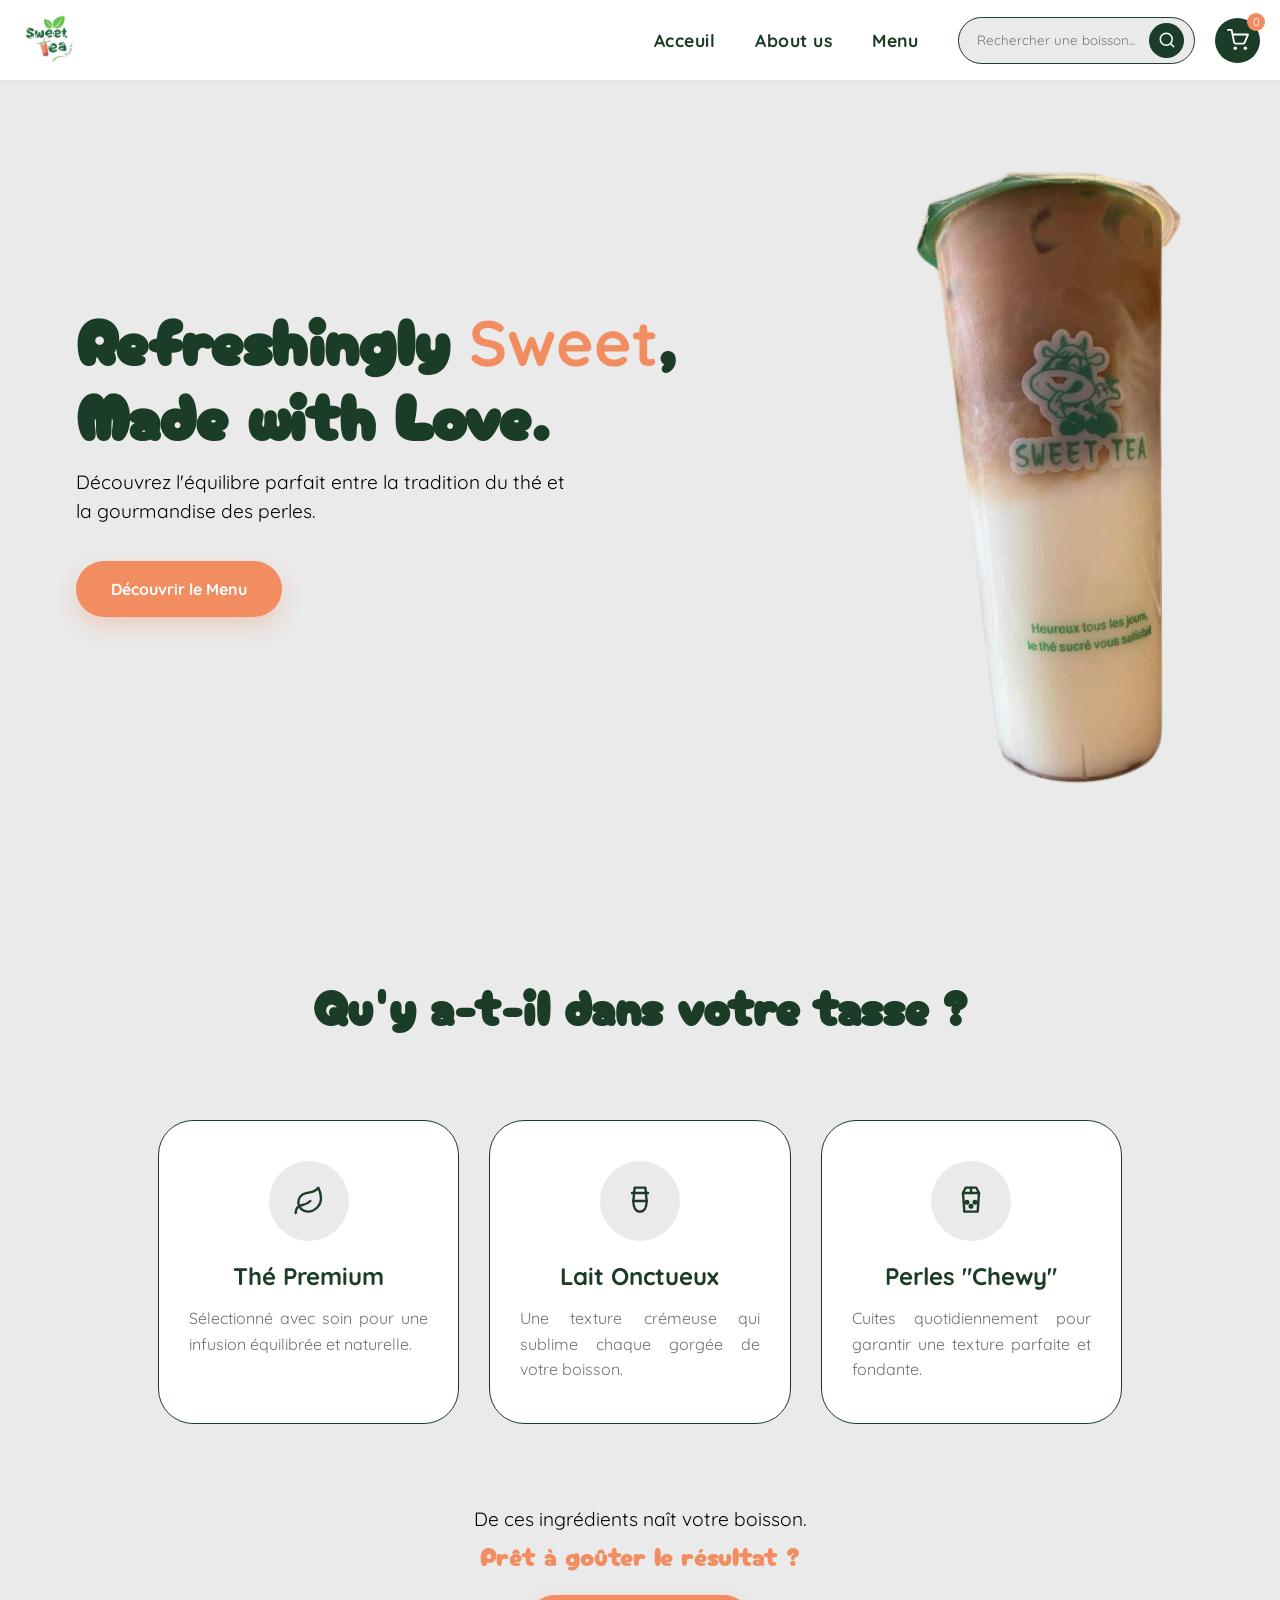
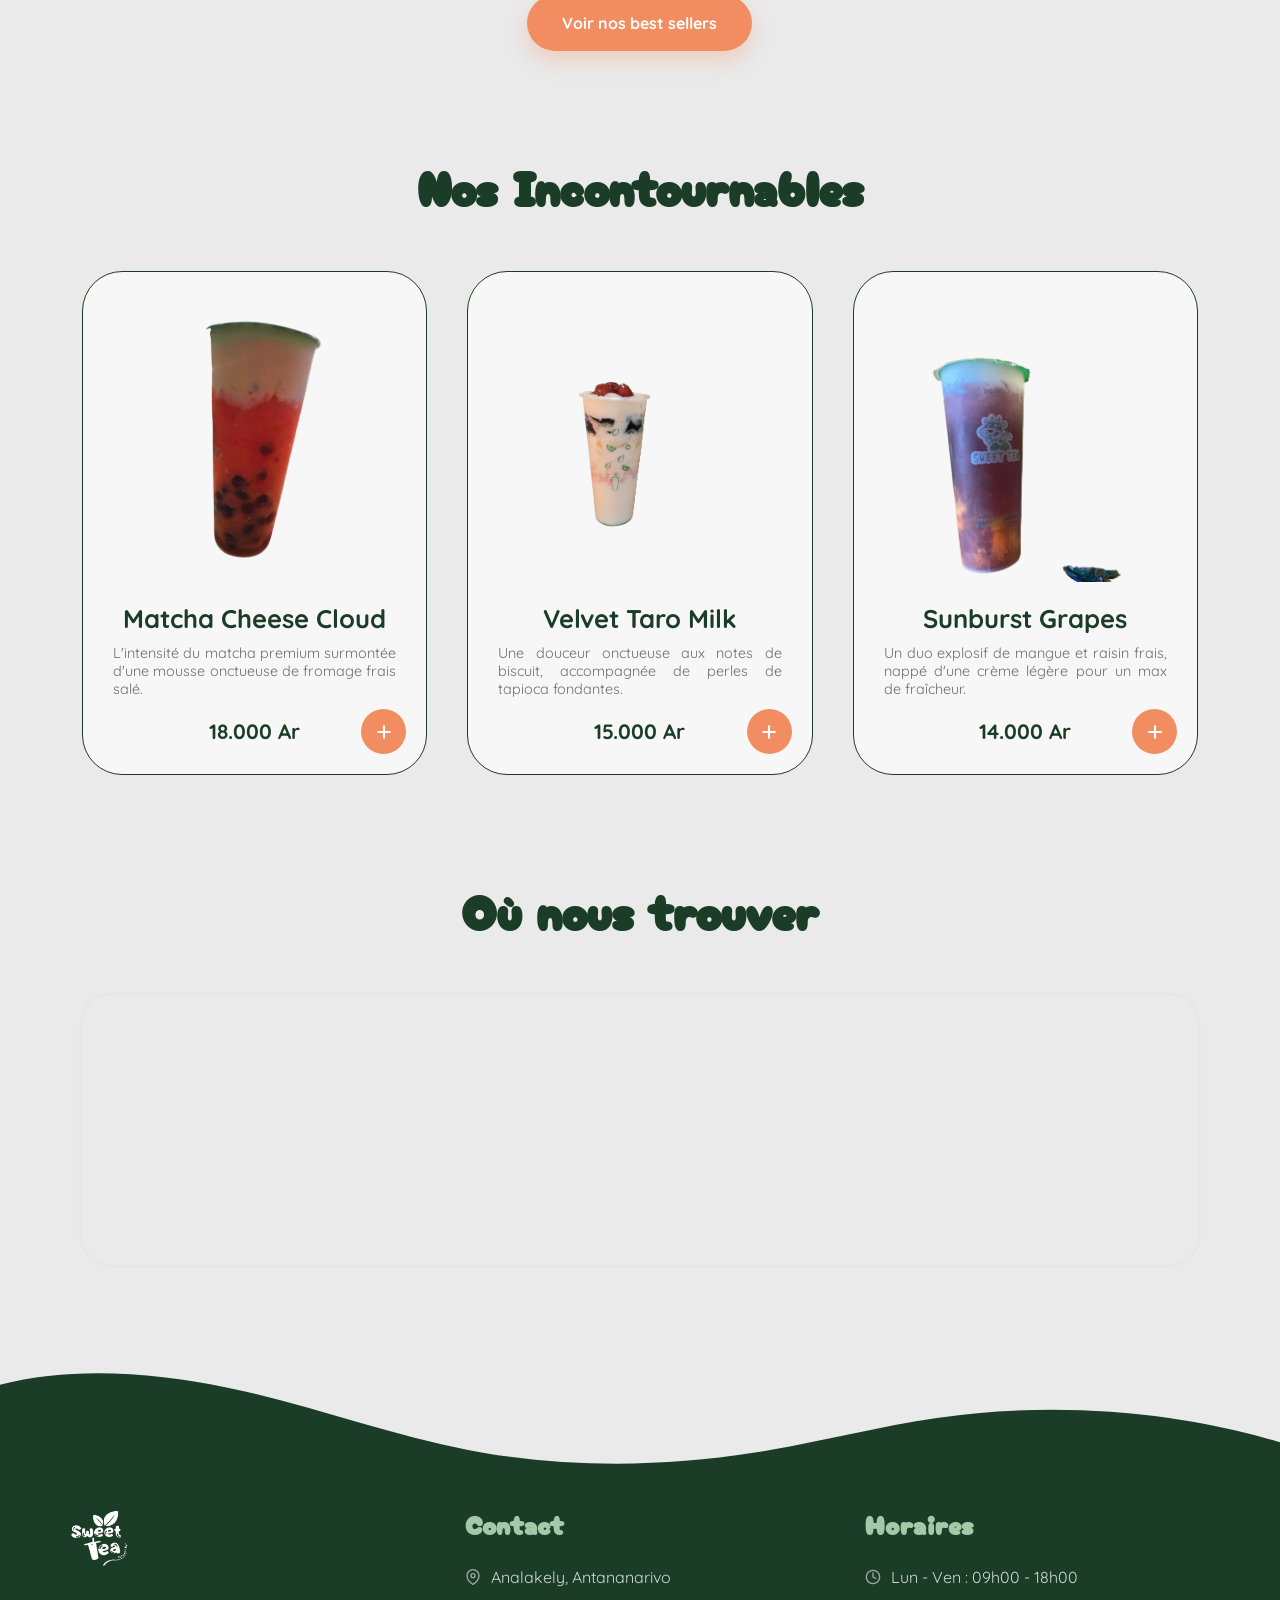
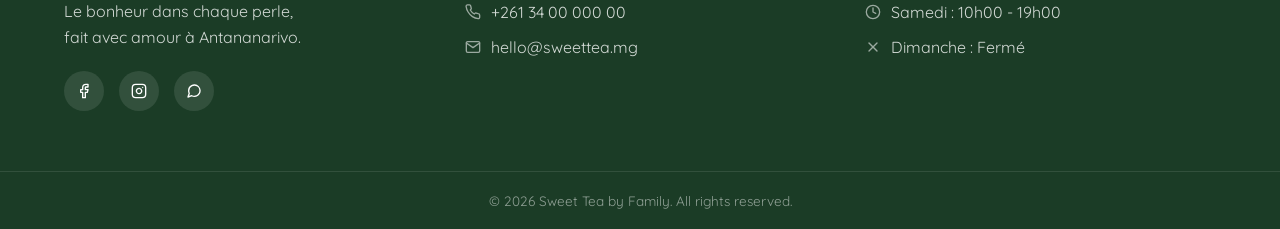
==== index.html @ da45d157 "ajout aboutUs" ====
<!doctype html>
<html lang="en">
  <head>
    <meta charset="UTF-8" />
    <meta name="viewport" content="width=device-width, initial-scale=1.0" />
    <link
      rel="shortcut icon"
      href="assets/img/logo-sans-fond.png"
      type="image/x-icon"
    />
    <link rel="stylesheet" href="assets/css/index.css" />
    <link rel="stylesheet" href="assets/css/colors.css" />
    <link rel="stylesheet" href="assets/css/navbar.css">
    <link rel="stylesheet" href="assets/css/footer.css">
    <title>Sweet tea by family</title>
  </head>
  <body>
    <header>
      <a href="index.html">
        <img src="assets/img/logo-sans-fond.png" alt="logo de sweet tea" />
      </a>
     <nav class="header-nav">

  <ul class="header-links">
    <li class="header-list-links"><a href="#">Acceuil</a></li>
    <li class="header-list-links"><a href="aboutUs.html">About us</a></li>
    <li class="header-list-links"><a href="menu.html">Menu</a></li>
  </ul>

  <div class="header-actions">

    <!-- Barre de recherche -->
    <div class="search-bar">
      <input type="text" placeholder="Rechercher une boisson..." />
      <button aria-label="Search">
        <svg xmlns="http://www.w3.org/2000/svg" width="18" height="18"
          viewBox="0 0 24 24" fill="none" stroke="currentColor"
          stroke-width="2" stroke-linecap="round" stroke-linejoin="round">
          <circle cx="11" cy="11" r="8"/>
          <line x1="21" y1="21" x2="16.65" y2="16.65"/>
        </svg>
      </button>
    </div>

    <!-- Panier -->
    <div class="cart">
      <button class="cart-btn" aria-label="Panier">
        <svg xmlns="http://www.w3.org/2000/svg" width="22" height="22"
          viewBox="0 0 24 24" fill="none" stroke="currentColor"
          stroke-width="2" stroke-linecap="round" stroke-linejoin="round">
          <circle cx="9" cy="21" r="1"/>
          <circle cx="20" cy="21" r="1"/>
          <path d="M1 1h4l2.68 13.39a2 2 0 0 0 2 1.61h7.72a2 2 0 0 0 2-1.61L23 6H6"/>
        </svg>

        <span class="cart-count">0</span>
      </button>
    </div>

  </div>

</nav>
      </nav>
    </header>

    <main>
      <section class="hero">
        <div class="hero-content">
          <h1>
            Refreshingly <span class="text-accent">Sweet</span>, <br />
            Made with Love.
          </h1>
          <p>
            Découvrez l'équilibre parfait entre la tradition du thé et la
            gourmandise des perles.
          </p>
          <a href="menu.html" class="btn-primary">Découvrir le Menu</a>
        </div>
        <div class="hero-image">
          <img
            src="assets/img/products/latteCoco-removebg-preview.png"
            alt="Bubble Tea Signature"
          />
        </div>
      </section>

      <section class="ingredients cards-container">
        <h2 class="section-title">Qu'y a-t-il dans votre tasse ?</h2>
        <section class="features">
          <div class="cards">
            <div class="feature-card">
            <div class="icon-wrapper">
              <!-- Leaf icon -->
              <svg
                xmlns="http://www.w3.org/2000/svg"
                width="32"
                height="32"
                viewBox="0 0 24 24"
                fill="none"
                stroke="currentColor"
                stroke-width="1.8"
                stroke-linecap="round"
                stroke-linejoin="round"
              >
                <path
                  d="M11 20A7 7 0 0 1 9.8 6.1C15.5 5 17 4.48 19 2c1 2 2 4.18 2 8 0 5.5-4.78 10-10 10z"
                />
                <path d="M2 21c0-3 1.85-5.36 5.08-6C9.5 14.52 12 13 13 12" />
              </svg>
            </div>
            <h3>Thé Premium</h3>
            <p>
              Sélectionné avec soin pour une infusion équilibrée et naturelle.
            </p>
          </div>

          <div class="feature-card">
            <div class="icon-wrapper">
              <!-- Milk / cup icon -->
              <svg
                xmlns="http://www.w3.org/2000/svg"
                width="32"
                height="32"
                viewBox="0 0 24 24"
                fill="none"
                stroke="currentColor"
                stroke-width="1.8"
                stroke-linecap="round"
                stroke-linejoin="round"
              >
                <path d="M8 2h8l1 10H7L8 2z" />
                <path d="M7 12c0 5 2 8 5 8s5-3 5-8" />
                <path d="M6 6h12" />
              </svg>
            </div>
            <h3>Lait Onctueux</h3>
            <p>
              Une texture crémeuse qui sublime chaque gorgée de votre boisson.
            </p>
          </div>

          <div class="feature-card">
            <div class="icon-wrapper">
              <!-- Bubble tea / cup with straw icon -->
              <svg
                xmlns="http://www.w3.org/2000/svg"
                width="32"
                height="32"
                viewBox="0 0 24 24"
                fill="none"
                stroke="currentColor"
                stroke-width="1.8"
                stroke-linecap="round"
                stroke-linejoin="round"
              >
                <path d="M8 2h8l2 4H6L8 2z" />
                <path d="M6 6l1 14h10l1-14" />
                <line x1="12" y1="2" x2="12" y2="6" />
                <circle cx="9" cy="13" r="1" fill="currentColor" />
                <circle cx="12" cy="16" r="1" fill="currentColor" />
                <circle cx="15" cy="13" r="1" fill="currentColor" />
              </svg>
            </div>
            <h3>Perles "Chewy"</h3>
            <p>
              Cuites quotidiennement pour garantir une texture parfaite et
              fondante.
            </p>
          </div>
          </div>
          
          <div class="ingredients-cta">
            <p class="cta-text">
              De ces ingrédients naît votre boisson. <br />
              <span>Prêt à goûter le résultat ?</span>
            </p>

            <a href="#" class="btn-primary">Voir nos best sellers</a>
          </div>
        </section>
      </section>

      <section class="best-sellers cards-container">
        <h2 class="section-title">Nos Incontournables</h2>

        <div class="products-grid">
          <div class="product-card">
            <div class="product-image">
              <img
                src="assets/img/products/chesseTea-removebg-preview.png"
                alt="Cheese tea"
              />
            </div>
            <div class="product-info">
              <h3>Matcha Cheese Cloud</h3>
              <p>
                L'intensité du matcha premium surmontée d'une mousse onctueuse
                de fromage frais salé.
              </p>
              <span class="price">18.000 Ar</span>
              <button class="btn-add" aria-label="Ajouter au panier">
                <svg
                  xmlns="http://www.w3.org/2000/svg"
                  width="20"
                  height="20"
                  viewBox="0 0 24 24"
                  fill="none"
                  stroke="currentColor"
                  stroke-width="2.5"
                  stroke-linecap="round"
                  stroke-linejoin="round"
                >
                  <line x1="12" y1="5" x2="12" y2="19" />
                  <line x1="5" y1="12" x2="19" y2="12" />
                </svg>
              </button>
            </div>
          </div>

          <div class="product-card">
            <div class="product-image">
              <img
                src="assets/img/products/ice-removebg-preview.png"
                alt="Milkshake"
              />
            </div>
            <div class="product-info">
              <h3>Velvet Taro Milk</h3>
              <p>
                Une douceur onctueuse aux notes de biscuit, accompagnée de
                perles de tapioca fondantes.
              </p>
              <span class="price">15.000 Ar</span>
              <button class="btn-add" aria-label="Ajouter au panier">
                <svg
                  xmlns="http://www.w3.org/2000/svg"
                  width="20"
                  height="20"
                  viewBox="0 0 24 24"
                  fill="none"
                  stroke="currentColor"
                  stroke-width="2.5"
                  stroke-linecap="round"
                  stroke-linejoin="round"
                >
                  <line x1="12" y1="5" x2="12" y2="19" />
                  <line x1="5" y1="12" x2="19" y2="12" />
                </svg>
              </button>
            </div>
          </div>

          <div class="product-card">
            <div class="product-image">
              <img
                src="assets/img/products/mangueRaisinCream-removebg-preview.png"
                alt="Fruit Tea"
              />
            </div>
            <div class="product-info">
              <h3>Sunburst Grapes</h3>
              <p>
                Un duo explosif de mangue et raisin frais, nappé d'une crème
                légère pour un max de fraîcheur.
              </p>
              <span class="price">14.000 Ar</span>
              <button class="btn-add" aria-label="Ajouter au panier">
                <svg
                  xmlns="http://www.w3.org/2000/svg"
                  width="20"
                  height="20"
                  viewBox="0 0 24 24"
                  fill="none"
                  stroke="currentColor"
                  stroke-width="2.5"
                  stroke-linecap="round"
                  stroke-linejoin="round"
                >
                  <line x1="12" y1="5" x2="12" y2="19" />
                  <line x1="5" y1="12" x2="19" y2="12" />
                </svg>
              </button>
            </div>
          </div>
        </div>
      </section>
      <section class="map-section cards-container">
         <h2 class="section-title">Où nous trouver</h2>
         <div class="map-container">
          <iframe src="https://www.google.com/maps/embed?pb=!1m18!1m12!1m3!1d3774.4984081291077!2d47.534314676154736!3d-18.909320707340314!2m3!1f0!2f0!3f0!3m2!1i1024!2i768!4f13.1!3m3!1m2!1s0x21f0877eabf6167d%3A0x74d85b3c40453656!2zU3dlZXQgVGVhIOWltuiMtuW6lw!5e0!3m2!1sfr!2smg!4v1774285376240!5m2!1sfr!2smg" width="600" height="450" style="border:0;" allowfullscreen="" loading="lazy" referrerpolicy="no-referrer-when-downgrade"></iframe>
         </div>
      </section>
    </main>

    <div class="footer-wave">
      <svg
        data-name="Layer 1"
        xmlns="http://www.w3.org/2000/svg"
        viewBox="0 0 1200 120"
        preserveAspectRatio="none"
      >
        <path
          d="M321.39,56.44c58-10.79,114.16-30.13,172-41.86,82.39-16.72,168.19-17.73,250.45-.39C823.78,31,906.67,72,985.66,92.83c70.05,18.48,146.53,26.09,214.34,3V0H0V27.35A600.21,600.21,0,0,0,321.39,56.44Z"
          class="shape-fill"
        ></path>
      </svg>
    </div>

    <footer>
      <div class="footer-container">
        <div class="footer-column footer-brand">
          <img
            src="assets/img/logo-sans-fond.png"
            alt="Logo Sweet Tea"
            class="footer-logo"
          />
          <p>
            Le bonheur dans chaque perle, <br />
            fait avec amour à Antananarivo.
          </p>
          <div class="social-links">
            <a href="#" class="social-icon" aria-label="Facebook">
              <!-- Facebook icon -->
              <svg
                xmlns="http://www.w3.org/2000/svg"
                width="16"
                height="16"
                viewBox="0 0 24 24"
                fill="none"
                stroke="currentColor"
                stroke-width="2"
                stroke-linecap="round"
                stroke-linejoin="round"
              >
                <path
                  d="M18 2h-3a5 5 0 0 0-5 5v3H7v4h3v8h4v-8h3l1-4h-4V7a1 1 0 0 1 1-1h3z"
                />
              </svg>
            </a>
            <a href="#" class="social-icon" aria-label="Instagram">
              <!-- Instagram icon -->
              <svg
                xmlns="http://www.w3.org/2000/svg"
                width="16"
                height="16"
                viewBox="0 0 24 24"
                fill="none"
                stroke="currentColor"
                stroke-width="2"
                stroke-linecap="round"
                stroke-linejoin="round"
              >
                <rect x="2" y="2" width="20" height="20" rx="5" ry="5" />
                <path d="M16 11.37A4 4 0 1 1 12.63 8 4 4 0 0 1 16 11.37z" />
                <line x1="17.5" y1="6.5" x2="17.51" y2="6.5" />
              </svg>
            </a>
            <a href="#" class="social-icon" aria-label="WhatsApp">
              <!-- WhatsApp / message icon -->
              <svg
                xmlns="http://www.w3.org/2000/svg"
                width="16"
                height="16"
                viewBox="0 0 24 24"
                fill="none"
                stroke="currentColor"
                stroke-width="2"
                stroke-linecap="round"
                stroke-linejoin="round"
              >
                <path
                  d="M21 11.5a8.38 8.38 0 0 1-.9 3.8 8.5 8.5 0 0 1-7.6 4.7 8.38 8.38 0 0 1-3.8-.9L3 21l1.9-5.7a8.38 8.38 0 0 1-.9-3.8 8.5 8.5 0 0 1 4.7-7.6 8.38 8.38 0 0 1 3.8-.9h.5a8.48 8.48 0 0 1 8 8v.5z"
                />
              </svg>
            </a>
          </div>
        </div>

        <div class="footer-column">
          <h4>Contact</h4>
          <ul class="footer-list">
            <li>
              <svg
                class="footer-icon"
                xmlns="http://www.w3.org/2000/svg"
                width="16"
                height="16"
                viewBox="0 0 24 24"
                fill="none"
                stroke="currentColor"
                stroke-width="2"
                stroke-linecap="round"
                stroke-linejoin="round"
              >
                <path d="M21 10c0 7-9 13-9 13s-9-6-9-13a9 9 0 0 1 18 0z" />
                <circle cx="12" cy="10" r="3" />
              </svg>
              Analakely, Antananarivo
            </li>
            <li>
              <svg
                class="footer-icon"
                xmlns="http://www.w3.org/2000/svg"
                width="16"
                height="16"
                viewBox="0 0 24 24"
                fill="none"
                stroke="currentColor"
                stroke-width="2"
                stroke-linecap="round"
                stroke-linejoin="round"
              >
                <path
                  d="M22 16.92v3a2 2 0 0 1-2.18 2 19.79 19.79 0 0 1-8.63-3.07A19.5 19.5 0 0 1 4.69 12 19.79 19.79 0 0 1 1.65 3.55 2 2 0 0 1 3.64 1.36h3a2 2 0 0 1 2 1.72c.127.96.361 1.903.7 2.81a2 2 0 0 1-.45 2.11L7.91 9a16 16 0 0 0 6 6l.91-.91a2 2 0 0 1 2.11-.45c.907.339 1.85.573 2.81.7A2 2 0 0 1 21.73 16.92z"
                />
              </svg>
              +261 34 00 000 00
            </li>
            <li>
              <svg
                class="footer-icon"
                xmlns="http://www.w3.org/2000/svg"
                width="16"
                height="16"
                viewBox="0 0 24 24"
                fill="none"
                stroke="currentColor"
                stroke-width="2"
                stroke-linecap="round"
                stroke-linejoin="round"
              >
                <path
                  d="M4 4h16c1.1 0 2 .9 2 2v12c0 1.1-.9 2-2 2H4c-1.1 0-2-.9-2-2V6c0-1.1.9-2 2-2z"
                />
                <polyline points="22,6 12,13 2,6" />
              </svg>
              hello@sweettea.mg
            </li>
          </ul>
        </div>

        <div class="footer-column">
          <h4>Horaires</h4>
          <ul class="footer-list">
            <li>
              <svg
                class="footer-icon"
                xmlns="http://www.w3.org/2000/svg"
                width="16"
                height="16"
                viewBox="0 0 24 24"
                fill="none"
                stroke="currentColor"
                stroke-width="2"
                stroke-linecap="round"
                stroke-linejoin="round"
              >
                <circle cx="12" cy="12" r="10" />
                <polyline points="12 6 12 12 16 14" />
              </svg>
              Lun - Ven : 09h00 - 18h00
            </li>
            <li>
              <svg
                class="footer-icon"
                xmlns="http://www.w3.org/2000/svg"
                width="16"
                height="16"
                viewBox="0 0 24 24"
                fill="none"
                stroke="currentColor"
                stroke-width="2"
                stroke-linecap="round"
                stroke-linejoin="round"
              >
                <circle cx="12" cy="12" r="10" />
                <polyline points="12 6 12 12 16 14" />
              </svg>
              Samedi : 10h00 - 19h00
            </li>
            <li>
              <svg
                class="footer-icon"
                xmlns="http://www.w3.org/2000/svg"
                width="16"
                height="16"
                viewBox="0 0 24 24"
                fill="none"
                stroke="currentColor"
                stroke-width="2"
                stroke-linecap="round"
                stroke-linejoin="round"
              >
                <line x1="18" y1="6" x2="6" y2="18" />
                <line x1="6" y1="6" x2="18" y2="18" />
              </svg>
              Dimanche : Fermé
            </li>
          </ul>
        </div>
      </div>

      <div class="footer-bottom">
        <p>&copy; 2026 Sweet Tea by Family. All rights reserved.</p>
      </div>
    </footer>
  </body>
</html>
---- assets/css/index.css ----
/* ─────────────────────────────────────────
   RESET & BASE
───────────────────────────────────────── */
* {
  padding: 0;
  margin: 0;
  box-sizing: border-box;
  font-family: 'Quicksand', sans-serif;
}

h1 {
  font-family: 'Cherry Bomb One', cursive;
}

body {
  background-color: var(--color-bg-main);
  min-height: 100vh;
}

/* ─────────────────────────────────────────
   MAIN
───────────────────────────────────────── */
main {
  width: 100%;
  padding: 5ch 2ch 0 2ch;
}

/* ─────────────────────────────────────────
   HERO
───────────────────────────────────────── */
.hero {
  display: flex;
  align-items: center;
  justify-content: space-around;
  height: calc(100dvh  - 5rem);
  gap: 40px;
}

.hero-content h1 {
  font-size: 4rem;
  color: var(--color-primary);
  line-height: 1.1;
  margin-bottom: 20px;
}

.hero-content > p {
  line-height: 1.5;
}

.text-accent {
  color: var(--color-accent);
}

.hero-content p {
  font-size: 1.2rem;
  color: var(--color-text-main);
  margin-bottom: 35px;
  max-width: 500px;
}

.btn-primary {
  display: inline-block;
  background-color: var(--color-accent);
  color: var(--color-white);
  padding: 18px 35px;
  border-radius: 50px;
  text-decoration: none;
  font-weight: 700;
  box-shadow: var(--shadow-btn);
  transition: transform 0.3s ease, background-color 0.3s;
}

.btn-primary:hover {
  transform: translateY(-3px);
  background-color: var(--color-accent-hover);
}

.hero-image {
  overflow: hidden;
}

.hero-image img {
  width: 110%;
  animation: floating 3s ease-in-out infinite;
}

@keyframes floating {
  0%, 100% { transform: translateY(0); }
  50%       { transform: translateY(-20px); }
}

/* ─────────────────────────────────────────
   FEATURES
───────────────────────────────────────── */
.cards {
  display: grid;
  grid-template-columns: repeat(auto-fit, minmax(280px, 1fr));
  gap: 30px;
  width: 90%;
  max-width: 1200px;
  margin: 80px auto;
  padding: 0 20px;
}

.feature-card {
  background-color: var(--color-bg-card);
  padding: 40px 30px;
  border-radius: 35px;
  text-align: center;
  transition: all 0.4s cubic-bezier(0.175, 0.885, 0.32, 1.275);
  border: 1px solid var(--color-primary);
}

.feature-card:hover {
  transform: translateY(-15px);
  box-shadow: var(--shadow-feature-hover);
  border-color: var(--color-secondary);
}

.icon-wrapper {
  color: var(--color-primary);
  background-color: var(--color-bg-main);
  width: 80px;
  height: 80px;
  margin: 0 auto 20px;
  display: flex;
  align-items: center;
  justify-content: center;
  border-radius: 50%;
  transition: background-color 0.3s, color 0.3s;
}

.feature-card:hover .icon-wrapper {
  background-color: var(--color-secondary);
}

.feature-card h3 {
  color: var(--color-primary);
  margin-bottom: 15px;
  font-size: 1.5rem;
}

.feature-card p {
  color: var(--color-text-muted);
  font-size: 1rem;
  line-height: 1.6;
  text-align: justify;
}

/* ─────────────────────────────────────────
   INGREDIENTS CTA
───────────────────────────────────────── */
.ingredients-cta {
  width: 90%;
  max-width: 1200px;
  margin: 0 auto;
  text-align: center;
}

.cta-text {
  font-size: 1.2rem;
  color: var(--color-text-main);
  margin-bottom: 20px;
  line-height: 1.6;
}

.cta-text span {
  font-family: 'Cherry Bomb One', cursive;
  color: var(--color-accent);
  font-size: 1.6rem;
}

/* ─────────────────────────────────────────
   BEST SELLERS
───────────────────────────────────────── */
.cards-container {
  width: 90%;
  max-width: 1200px;
  margin: 100px auto;
  text-align: center;
}

.section-title {
  font-family: 'Cherry Bomb One', cursive;
  font-size: 3rem;
  color: var(--color-primary);
  margin-bottom: 50px;
}

.products-grid {
  display: grid;
  grid-template-columns: repeat(auto-fit, minmax(300px, 1fr));
  gap: 40px;
}

.product-card {
  background: var(--color-bg-card-glass);
  backdrop-filter: blur(10px);
  -webkit-backdrop-filter: blur(10px);
  border: 1px solid rgba(255, 255, 255, 0.3);
  border-radius: 40px;
  padding: 30px;
  position: relative;
  transition: transform 0.3s ease;
  border: 1px solid var(--color-primary);
}

.product-card:hover {
  transform: scale(1.02);
}

.product-image {
  width: 100%;
  height: 280px;
  display: flex;
  align-items: center;
  justify-content: center;
  margin-bottom: 20px;
  overflow: hidden;
}

.product-image img {
  width: 100%;
  height: 100%;
  object-fit: contain;
  animation: floating 4s ease-in-out infinite;
}

.product-info h3 {
  color: var(--color-primary);
  font-size: 1.6rem;
  margin-bottom: 10px;
}

.product-info p {
  color: var(--color-text-muted);
  font-size: 0.9rem;
  margin-bottom: 20px;
  text-align: justify;
}

.price {
  font-weight: 800;
  color: var(--color-primary);
  font-size: 1.3rem;
}

.btn-add {
  position: absolute;
  bottom: 20px;
  right: 20px;
  background-color: var(--color-accent);
  color: var(--color-white);
  border: none;
  width: 45px;
  height: 45px;
  border-radius: 50%;
  display: flex;
  align-items: center;
  justify-content: center;
  cursor: pointer;
  transition: background-color 0.3s, transform 0.2s;
}

.btn-add:hover {
  background-color: var(--color-accent-hover);
  transform: rotate(90deg);
}

/* ─────────────────────────────────────────
MAP SECTION
───────────────────────────────────────── */
.map-section {
  width: 90%;
  text-align: center;
}

.map-section .map-container {
  width: 100%;
  height: 30vh;
  border-radius: 30px;
  overflow: hidden;
  box-shadow: var(--shadow-card);
}

.map-section iframe {
  width: 100%;
  height: 100%;
}

/* ─────────────────────────────────────────
   FOOTER WAVE
───────────────────────────────────────── */
.footer-wave {
  width: 100%;
  overflow: hidden;
  margin-top: 80px;
  transform: rotate(180deg);
}

.footer-wave svg {
  position: relative;
  display: block;
  width: calc(100% + 1.3px);
  height: 100px;
}

.footer-wave .shape-fill {
  fill: var(--color-footer-bg);
}
---- assets/css/colors.css ----
@import url("https://fonts.googleapis.com/css2?family=Cherry+Bomb+One&display=swap");
@import url('https://fonts.googleapis.com/css2?family=Quicksand:wght@300..700&display=swap');


:root {
  /* ── Couleurs Principales (Thé & Nature) ── */
  --color-primary:        #1B3C26;   /* Vert Sombre : headers, titres, footer */
  --color-secondary:      #A3C9A8;   /* Vert Tendre : accents légers, bordures, hover */

  /* ── Couleur d'Action (Accent) ── */
  --color-accent:         #F28D61;   /* Orange Corail : boutons, prix, CTA */
  --color-accent-hover:   #E57B4D;   /* Corail foncé : état survol */

  /* ── Fond & Neutres ── */
  --color-bg-main:        #EAEAEA;   /* Gris Logo : fond de page */
  --color-bg-card:        #FFFFFF;   /* Blanc : cartes, header */
  --color-bg-card-glass:  rgba(255, 255, 255, 0.6); /* Verre givré : product cards */



  ++
  /* ── Textes ── */
  --color-text-main:      #333333;   /* Anthracite : corps de texte */
  --color-text-muted:     rgba(51, 51, 51, 0.7);   /* Corps atténué */
  --color-white:          #FFFFFF;

  /* ── Effets & Ombres ── */
  --shadow-card:          0 0 5px rgba(0, 0, 0, 0.05);
  --shadow-btn:           0 10px 20px rgba(242, 141, 97, 0.3);
  --shadow-feature-hover: 0 20px 40px rgba(27, 60, 38, 0.08);

  /* ── Overlay footer ── */
  --color-footer-bg:      var(--color-primary);
  --color-footer-icon-bg: rgba(255, 255, 255, 0.1);
  --color-footer-border:  rgba(255, 255, 255, 0.1);
  --color-footer-heading: var(--color-secondary);
}
---- assets/css/navbar.css ----
/* ─────────────────────────────────────────
   HEADER
───────────────────────────────────────── */
header {
  display: flex;
  height: 5rem;
  width: 100vw;
  align-items: center;
  justify-content: space-between;
  background-color: var(--color-bg-card);
  padding: 2ch;
  box-shadow: var(--shadow-card);
  position: fixed;
  z-index: 1;
}

header > a {
  height: 120%;
  display: flex;
  align-items: center;
}

header img {
  height: 120%;
  width: auto;
  object-fit: contain;
}

.header-links {
  display: flex;
  list-style: none;
  align-items: center;
  gap: 40px;
}

.header-list-links a {
  text-decoration: none;
  color: var(--color-primary);
  font-weight: 700;
  font-size: 1.1rem;
  letter-spacing: 0.5px;
  position: relative;
}

.header-list-links a::after {
  content: '';
  position: absolute;
  width: 0;
  height: 2px;
  bottom: -5px;
  left: 0;
  background-color: var(--color-accent);
  transition: width 0.3s ease;
}

.header-list-links a:hover::after {
  width: 100%;
}

/* ─────────────────────────────────────────
   HEADER NAV
───────────────────────────────────────── */
.header-nav {
  display: flex;
  align-items: center;
  gap: 40px;
}

/* actions à droite */
.header-actions {
  display: flex;
  align-items: center;
  gap: 20px;
}

/* ─────────────────────────────────────────
   SEARCH BAR
───────────────────────────────────────── */
.search-bar {
  display: flex;
  align-items: center;
  background: var(--color-bg-main);
  border-radius: 30px;
  padding: 5px 10px;
  border: 1px solid var(--color-primary);
}

.search-bar input {
  border: none;
  outline: none;
  background: transparent;
  padding: 8px;
  width: 180px;
  color: var(--color-text-main);
}

.search-bar button {
  background: var(--color-primary);
  border: none;
  border-radius: 50%;
  width: 35px;
  height: 35px;
  color: white;
  display: flex;
  align-items: center;
  justify-content: center;
  cursor: pointer;
}

.search-bar button:hover {
  background: var(--color-accent-hover);
}

.search-bar:focus-within {
  border-color: var(--color-accent);
  box-shadow: 0 0 5px var(--color-accent);
}

/* ─────────────────────────────────────────
   CART
───────────────────────────────────────── */
.cart-btn {
  position: relative;
  background: var(--color-primary);
  border: none;
  width: 45px;
  height: 45px;
  border-radius: 50%;
  color: white;
  display: flex;
  align-items: center;
  justify-content: center;
  cursor: pointer;
  transition: transform 0.2s;
}

.cart-btn:hover {
  transform: scale(1.1);
}

/* compteur panier */
.cart-count {
  position: absolute;
  top: -5px;
  right: -5px;
  background: var(--color-accent);
  color: white;
  font-size: 0.7rem;
  width: 18px;
  height: 18px;
  border-radius: 50%;
  display: flex;
  align-items: center;
  justify-content: center;
}
---- assets/css/footer.css ----
/* ─────────────────────────────────────────
   FOOTER
───────────────────────────────────────── */
footer {
  background-color: var(--color-footer-bg);
  color: var(--color-white);
  padding: 40px 0 20px;
}

.footer-container {
  width: 90%;
  max-width: 1200px;
  margin: 0 auto;
  display: grid;
  grid-template-columns: repeat(auto-fit, minmax(250px, 1fr));
  gap: 50px;
}

.footer-column h4 {
  font-family: 'Cherry Bomb One', cursive;
  color: var(--color-footer-heading);
  font-size: 1.6rem;
  margin-bottom: 25px;
  letter-spacing: 1px;
}

.footer-logo {
  height: 70px;
  margin-bottom: 20px;
  filter: brightness(0) invert(1);
}

.footer-brand p {
  line-height: 1.6;
  opacity: 0.8;
  margin-bottom: 20px;
}

.footer-list {
  list-style: none;
}

.footer-list li {
  margin-bottom: 15px;
  opacity: 0.8;
  display: flex;
  align-items: center;
  gap: 10px;
}

.footer-icon {
  flex-shrink: 0;
  opacity: 0.7;
}

/* ── Réseaux Sociaux ── */
.social-links {
  display: flex;
  gap: 15px;
}

.social-icon {
  width: 40px;
  height: 40px;
  background: var(--color-footer-icon-bg);
  display: flex;
  align-items: center;
  justify-content: center;
  border-radius: 50%;
  text-decoration: none;
  color: var(--color-white);
  transition: background-color 0.3s ease, transform 0.3s ease;
}

.social-icon:hover {
  background-color: var(--color-accent);
  transform: translateY(-5px);
}

/* ── Copyright ── */
.footer-bottom {
  margin-top: 60px;
  padding-top: 20px;
  border-top: 1px solid var(--color-footer-border);
  text-align: center;
}

.footer-bottom p {
  font-size: 0.85rem;
  opacity: 0.5;
}
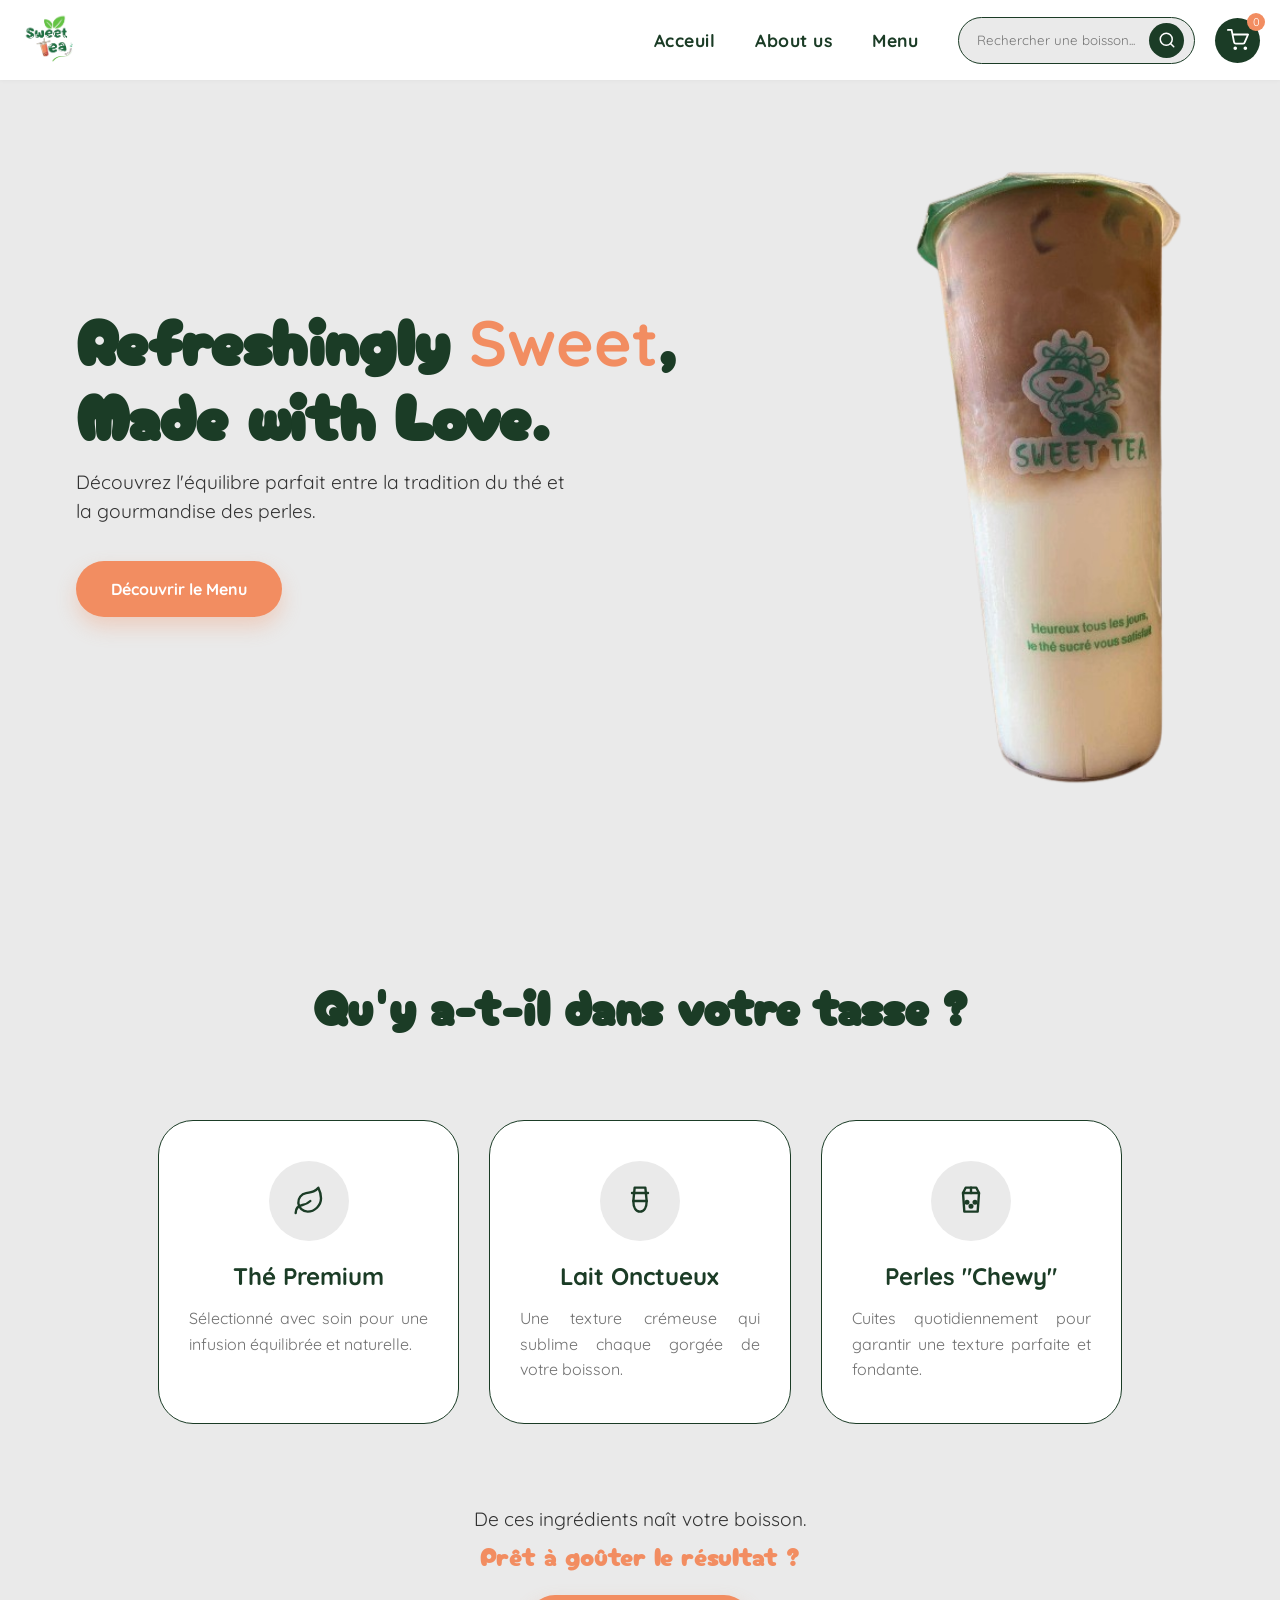
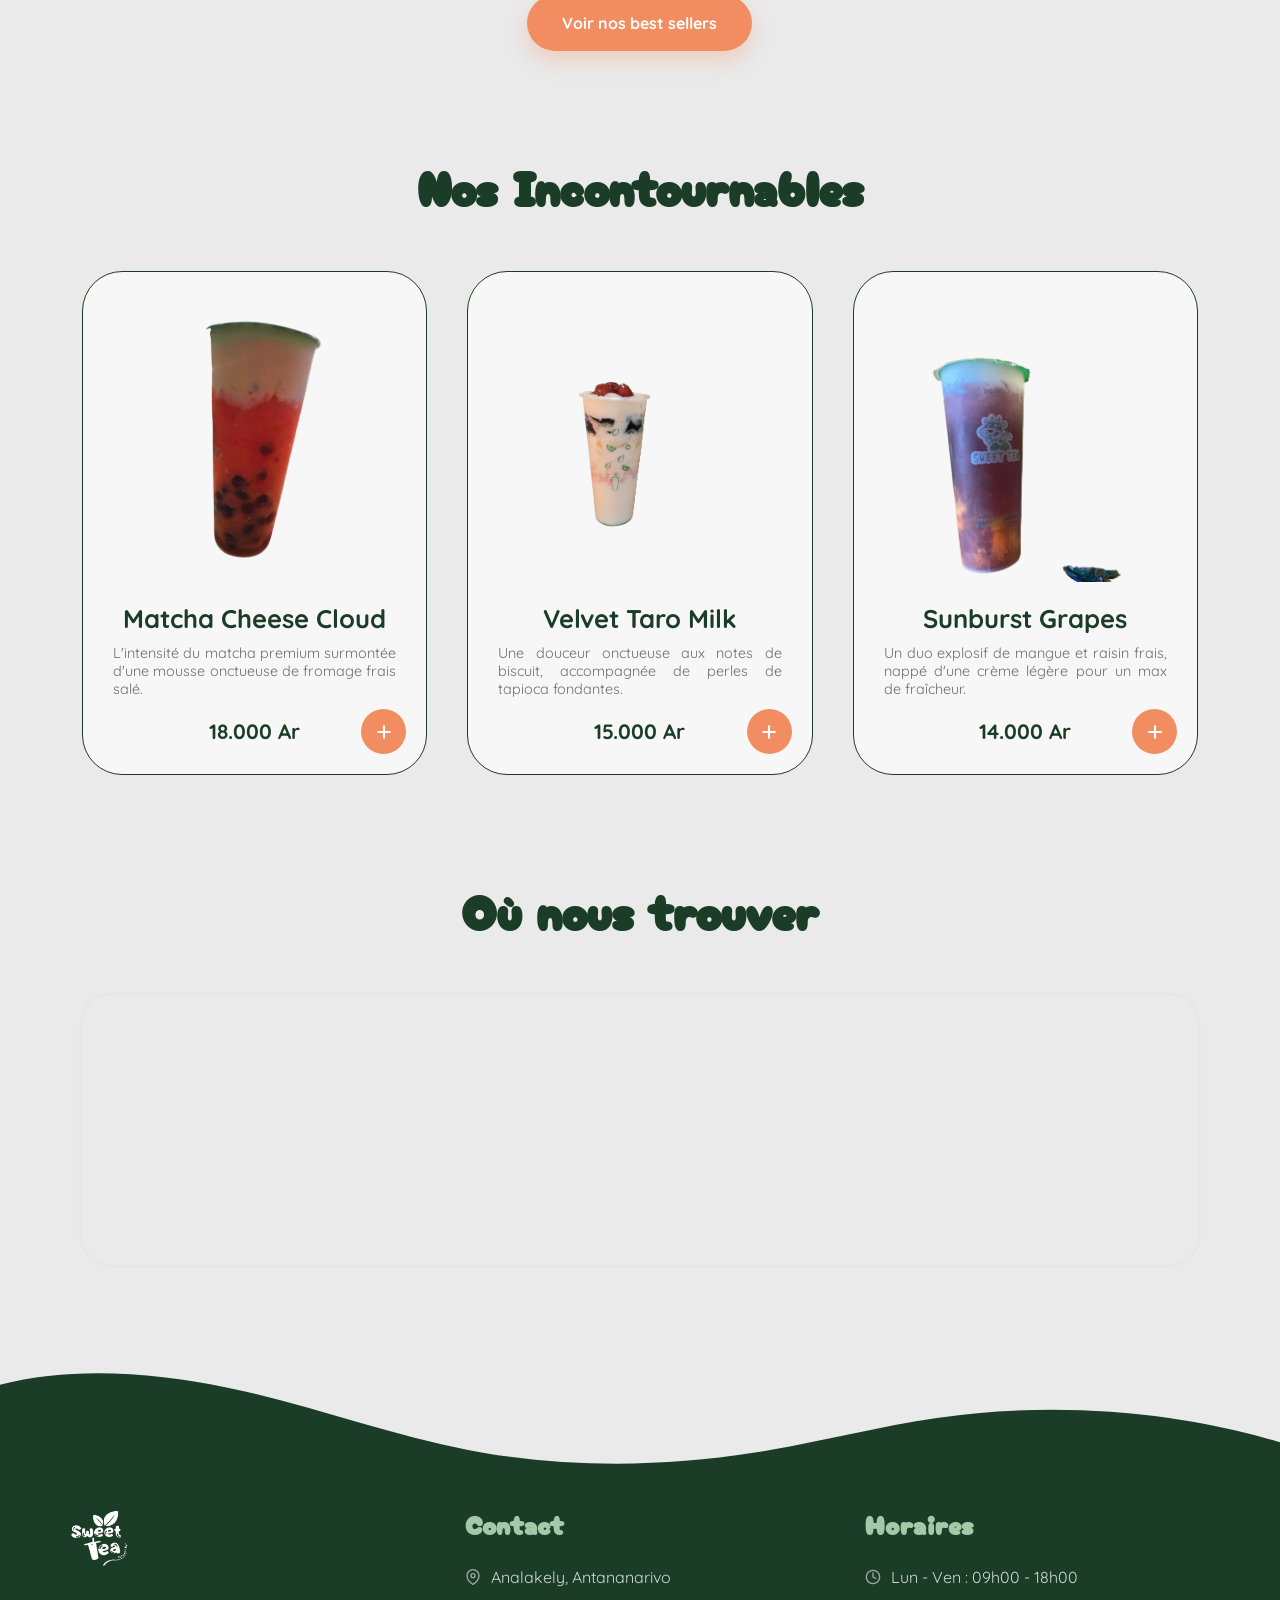
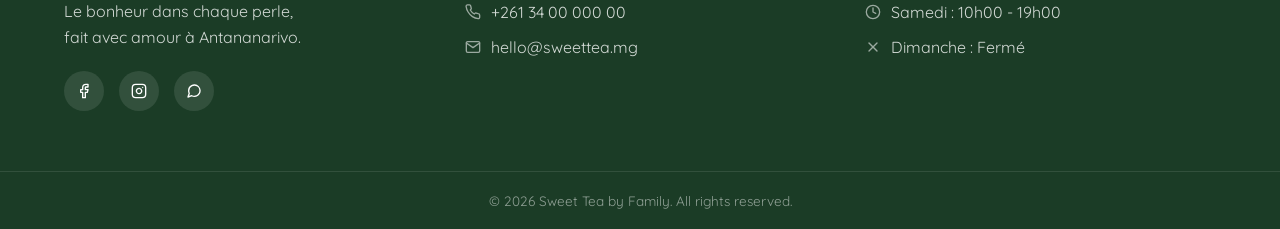
==== commit 50cb1e62: "Correction for the footer" ====
--- a/index.html
+++ b/index.html
@@ -19,6 +19,13 @@
       <a href="index.html">
         <img src="assets/img/logo-sans-fond.png" alt="logo de sweet tea" />
       </a>
+      <!-- Bouton hamburger (visible sur mobile uniquement) -->
+      <button class="burger" aria-label="Ouvrir le menu" aria-expanded="false">
+        <span></span>
+        <span></span>
+        <span></span>
+      </button>
+
      <nav class="header-nav">
 
   <ul class="header-links">
@@ -47,7 +54,7 @@
       <button class="cart-btn" aria-label="Panier">
         <svg xmlns="http://www.w3.org/2000/svg" width="22" height="22"
           viewBox="0 0 24 24" fill="none" stroke="currentColor"
-          stroke-width="2" stroke-linecap="round" stroke-linejoin="round">
+          stroke-width="2" stroke-linecap="round" stroke-linejoin="round" class="header-svg">
           <circle cx="9" cy="21" r="1"/>
           <circle cx="20" cy="21" r="1"/>
           <path d="M1 1h4l2.68 13.39a2 2 0 0 0 2 1.61h7.72a2 2 0 0 0 2-1.61L23 6H6"/>
@@ -417,21 +424,8 @@
               +261 34 00 000 00
             </li>
             <li>
-              <svg
-                class="footer-icon"
-                xmlns="http://www.w3.org/2000/svg"
-                width="16"
-                height="16"
-                viewBox="0 0 24 24"
-                fill="none"
-                stroke="currentColor"
-                stroke-width="2"
-                stroke-linecap="round"
-                stroke-linejoin="round"
-              >
-                <path
-                  d="M4 4h16c1.1 0 2 .9 2 2v12c0 1.1-.9 2-2 2H4c-1.1 0-2-.9-2-2V6c0-1.1.9-2 2-2z"
-                />
+              <svg class="footer-icon" xmlns="http://www.w3.org/2000/svg" width="16" height="16" viewBox="0 0 24 24" fill="none" stroke="currentColor" stroke-width="2" stroke-linecap="round" stroke-linejoin="round">
+                <path d="M4 4h16c1.1 0 2 .9 2 2v12c0 1.1-.9 2-2 2H4c-1.1 0-2-.9-2-2V6c0-1.1.9-2 2-2z" />
                 <polyline points="22,6 12,13 2,6" />
               </svg>
               hello@sweettea.mg
@@ -504,5 +498,9 @@
         <p>&copy; 2026 Sweet Tea by Family. All rights reserved.</p>
       </div>
     </footer>
+
+  <script src="assets/js/burger.js">
+   
+  </script>
   </body>
-</html>
+</html>
--- a/assets/css/index.css
+++ b/assets/css/index.css
@@ -1,4 +1,3 @@
-
 /* ─────────────────────────────────────────
    RESET & BASE
 ───────────────────────────────────────── */
@@ -308,4 +307,166 @@
 
 .footer-wave .shape-fill {
   fill: var(--color-footer-bg);
+}
+
+/* ═════════════════════════════════════════
+   RESPONSIVE — MOBILE FIRST
+   Breakpoints :
+     ≤ 768px  → tablette / grand mobile
+     ≤ 480px  → petit mobile
+═════════════════════════════════════════ */
+
+/* ─────────────────────────────────────────
+   TABLETTE  (≤ 768px)
+───────────────────────────────────────── */
+@media (max-width: 768px) {
+
+  /* ── HERO ── */
+  .hero {
+    flex-direction: column-reverse;   /* image en haut, texte en bas */
+    height: auto;
+    padding-top: 2rem;
+    padding-bottom: 3rem;
+    text-align: center;
+    gap: 20px;
+  }
+
+  .hero-content h1 {
+    font-size: 2.8rem;
+  }
+
+  .hero-content p {
+    font-size: 1rem;
+    max-width: 100%;
+    margin-bottom: 25px;
+  }
+
+  .hero-image {
+    width: 60%;
+    max-width: 320px;
+    margin: 0 auto;
+  }
+
+  .hero-image img {
+    width: 100%;
+  }
+
+  /* ── FEATURE CARDS ── */
+  .cards {
+    grid-template-columns: 1fr;
+    width: 95%;
+    margin: 50px auto;
+    gap: 20px;
+  }
+
+  /* ── SECTION TITLES ── */
+  .section-title {
+    font-size: 2.2rem;
+    margin-bottom: 30px;
+  }
+
+  /* ── INGREDIENTS CTA ── */
+  .ingredients-cta {
+    width: 95%;
+    padding: 0 10px;
+  }
+
+  .cta-text {
+    font-size: 1rem;
+  }
+
+  .cta-text span {
+    font-size: 1.3rem;
+  }
+
+  /* ── CARDS CONTAINER ── */
+  .cards-container {
+    width: 95%;
+    margin: 60px auto;
+  }
+
+  /* ── PRODUCTS GRID ── */
+  .products-grid {
+    grid-template-columns: 1fr;
+    gap: 25px;
+  }
+
+  /* ── MAP ── */
+  .map-section {
+    width: 95%;
+  }
+
+  .map-section .map-container {
+    height: 40vh;
+  }
+
+  /* ── FOOTER WAVE ── */
+  .footer-wave {
+    margin-top: 50px;
+  }
+}
+
+/* ─────────────────────────────────────────
+   PETIT MOBILE  (≤ 480px)
+───────────────────────────────────────── */
+@media (max-width: 480px) {
+
+  /* ── MAIN ── */
+  main {
+    padding: 4ch 1.2ch 0 1.2ch;
+  }
+
+  /* ── HERO ── */
+  .hero-content h1 {
+    font-size: 2.2rem;
+    letter-spacing: -1px;
+  }
+
+  .hero-content p {
+    font-size: 0.95rem;
+  }
+
+  .btn-primary {
+    padding: 14px 26px;
+    font-size: 0.95rem;
+  }
+
+  .hero-image {
+    width: 75%;
+  }
+
+  /* ── FEATURE CARD ── */
+  .feature-card {
+    padding: 30px 20px;
+    border-radius: 25px;
+  }
+
+  /* ── SECTION TITLE ── */
+  .section-title {
+    font-size: 1.9rem;
+  }
+
+  /* ── PRODUCT CARD ── */
+  .product-card {
+    border-radius: 30px;
+    padding: 20px;
+  }
+
+  .product-image {
+    height: 220px;
+  }
+
+  .product-info h3 {
+    font-size: 1.3rem;
+  }
+
+  .price {
+    font-size: 1.1rem;
+  }
+
+  /* ── MAP ── */
+  .map-section .map-container {
+    height: 50vw;
+    min-height: 200px;
+  }
 }
--- a/assets/css/colors.css
+++ b/assets/css/colors.css
@@ -16,9 +16,6 @@
   --color-bg-card:        #FFFFFF;   /* Blanc : cartes, header */
   --color-bg-card-glass:  rgba(255, 255, 255, 0.6); /* Verre givré : product cards */
 
-
-
-  ++
   /* ── Textes ── */
   --color-text-main:      #333333;   /* Anthracite : corps de texte */
   --color-text-muted:     rgba(51, 51, 51, 0.7);   /* Corps atténué */
--- a/assets/css/navbar.css
+++ b/assets/css/navbar.css
@@ -152,4 +152,211 @@
   display: flex;
   align-items: center;
   justify-content: center;
+}/* ═════════════════════════════════════════
+   NAVBAR RESPONSIVE — HAMBURGER
+═════════════════════════════════════════ */
+
+/* ── Bouton burger (caché sur desktop) ── */
+.burger {
+  display: none;
+  flex-direction: column;
+  justify-content: center;
+  gap: 6px;
+  background: none;
+  border: none;
+  cursor: pointer;
+  padding: 6px;
+  z-index: 100;
+  flex-shrink: 0;
+}
+
+.burger span {
+  display: block;
+  width: 26px;
+  height: 2.5px;
+  background-color: var(--color-primary);
+  border-radius: 2px;
+  transition: transform 0.35s ease, opacity 0.25s ease, width 0.3s ease;
+  transform-origin: center;
+}
+
+/* Animation → croix */
+.burger.open span:nth-child(1) { transform: translateY(8.5px) rotate(45deg); }
+.burger.open span:nth-child(2) { opacity: 0; width: 0; }
+.burger.open span:nth-child(3) { transform: translateY(-8.5px) rotate(-45deg); }
+
+/* ─────────────────────────────────────────
+   ≤ 768px
+───────────────────────────────────────── */
+@media (max-width: 768px) {
+
+  .burger { display: flex; }
+
+  /* Drawer plein écran qui glisse depuis le haut */
+  .header-nav {
+    position: fixed;
+    top: 5rem;
+    left: 0;
+    width: 100%;
+    height: calc(100dvh - 5rem);
+    flex-direction: column;
+    align-items: stretch;
+    justify-content: flex-start;
+    background-color: var(--color-bg-card);
+    padding: 2rem 1.5rem 3rem;
+    gap: 0;
+    overflow-y: auto;
+    z-index: 99;
+
+    /* état fermé */
+    transform: translateX(100%);
+    opacity: 0;
+    pointer-events: none;
+    transition: transform 0.35s cubic-bezier(0.4, 0, 0.2, 1),
+                opacity 0.25s ease;
+  }
+
+  .header-nav.open {
+    transform: translateX(0);
+    opacity: 1;
+    pointer-events: all;
+  }
+
+  /* ── Liste de liens nav ── */
+  .header-links {
+    flex-direction: column;
+    align-items: stretch;
+    gap: 0;
+    width: 100%;
+    margin-bottom: 1.5rem;
+  }
+
+  .header-list-links {
+    border-bottom: 1px solid var(--color-secondary);
+  }
+
+  .header-list-links:first-child {
+    border-top: 1px solid var(--color-secondary);
+  }
+
+  .header-list-links a {
+    display: flex;
+    align-items: center;
+    justify-content: space-between;
+    padding: 1.1rem 0.5rem;
+    font-size: 1.2rem;
+    color: var(--color-primary);
+    font-weight: 700;
+    text-decoration: none;
+    transition: color 0.2s, background-color 0.2s;
+    border-radius: 10px;
+  }
+
+  /* Petite flèche → à droite de chaque lien */
+  .header-list-links a::after {
+    content: '';
+    display: block;
+    width: 8px;
+    height: 8px;
+    border-right: 2.5px solid var(--color-accent);
+    border-top: 2.5px solid var(--color-accent);
+    transform: rotate(45deg);
+    opacity: 0.7;
+    position: static;
+    background: none;
+    height: 8px;
+    bottom: auto;
+    left: auto;
+    transition: transform 0.2s ease;
+  }
+
+  .header-list-links a:hover,
+  .header-list-links a:active {
+    color: var(--color-accent);
+    background-color: rgba(163, 201, 168, 0.15);
+    padding-left: 1rem;
+  }
+
+  .header-list-links a:hover::after,
+  .header-list-links a:active::after {
+    transform: rotate(45deg) translate(3px, -3px);
+    opacity: 1;
+  }
+
+  /* ── Section actions (search + panier) ── */
+  .header-actions {
+    flex-direction: column;
+    align-items: stretch;
+    gap: 16px;
+    width: 100%;
+    padding-top: 0.5rem;
+  }
+
+  /* Search prend toute la largeur */
+  .search-bar {
+    width: 100%;
+    padding: 8px 12px;
+  }
+
+  .search-bar input {
+    width: 100%;
+    font-size: 1rem;
+    padding: 10px 8px;
+  }
+
+  .search-bar button {
+    width: 40px;
+    height: 40px;
+    flex-shrink: 0;
+  }
+
+  /* Bouton panier → pleine largeur avec label */
+  .cart-btn {
+    width: 100%;
+    height: auto;
+    border-radius: 50px;
+    padding: 14px 20px;
+    gap: 10px;
+    font-size: 1rem;
+    font-weight: 700;
+    justify-content: center;
+  }
+
+  /* Ajoute un label texte sur mobile */
+  .cart-btn::after {
+    content: 'Mon panier';
+  }
+
+  .cart-count {
+    position: static;
+    background: var(--color-accent);
+    color: white;
+    width: 22px;
+    height: 22px;
+    font-size: 0.75rem;
+    border-radius: 50%;
+    display: flex;
+    align-items: center;
+    justify-content: center;
+    margin-left: auto;
+  }
+}
+
+/* ─────────────────────────────────────────
+   ≤ 480px — petit mobile
+───────────────────────────────────────── */
+@media (max-width: 480px) {
+
+  header { height: 4.5rem; }
+
+  .header-nav {
+    top: 4.5rem;
+    height: calc(100dvh - 4.5rem);
+    padding: 1.5rem 1.2rem 2.5rem;
+  }
+
+  .header-list-links a {
+    font-size: 1.1rem;
+    padding: 1rem 0.5rem;
+  }
 }
--- a/assets/css/footer.css
+++ b/assets/css/footer.css
@@ -89,3 +89,87 @@
   font-size: 0.85rem;
   opacity: 0.5;
 }
+
+/* ═════════════════════════════════════════
+   FOOTER RESPONSIVE
+═════════════════════════════════════════ */
+
+/* ─────────────────────────────────────────
+   TABLETTE (≤ 768px)
+───────────────────────────────────────── */
+@media (max-width: 768px) {
+
+  footer {
+    padding: 30px 0 15px;
+  }
+
+  .footer-container {
+    width: 95%;
+    grid-template-columns: 1fr;
+    gap: 30px;
+  }
+
+  .footer-brand {
+    text-align: center;
+  }
+
+  .footer-brand p {
+    margin: 0 auto 20px;
+    max-width: 340px;
+  }
+
+  .social-links {
+    justify-content: center;
+  }
+
+  .footer-column h4 {
+    font-size: 1.4rem;
+    margin-bottom: 18px;
+  }
+
+  .footer-bottom {
+    margin-top: 35px;
+  }
+}
+
+/* ─────────────────────────────────────────
+   PETIT MOBILE (≤ 480px)
+───────────────────────────────────────── */
+@media (max-width: 480px) {
+
+  footer {
+    padding: 25px 0 12px;
+  }
+
+  .footer-container {
+    width: 90%;
+    gap: 25px;
+  }
+
+  .footer-logo {
+    height: 55px;
+  }
+
+  .footer-column h4 {
+    font-size: 1.2rem;
+    margin-bottom: 14px;
+  }
+
+  .footer-list li {
+    font-size: 0.9rem;
+    margin-bottom: 10px;
+  }
+
+  .social-icon {
+    width: 36px;
+    height: 36px;
+  }
+
+  .footer-bottom {
+    margin-top: 25px;
+  }
+
+  .footer-bottom p {
+    font-size: 0.78rem;
+  }
+}
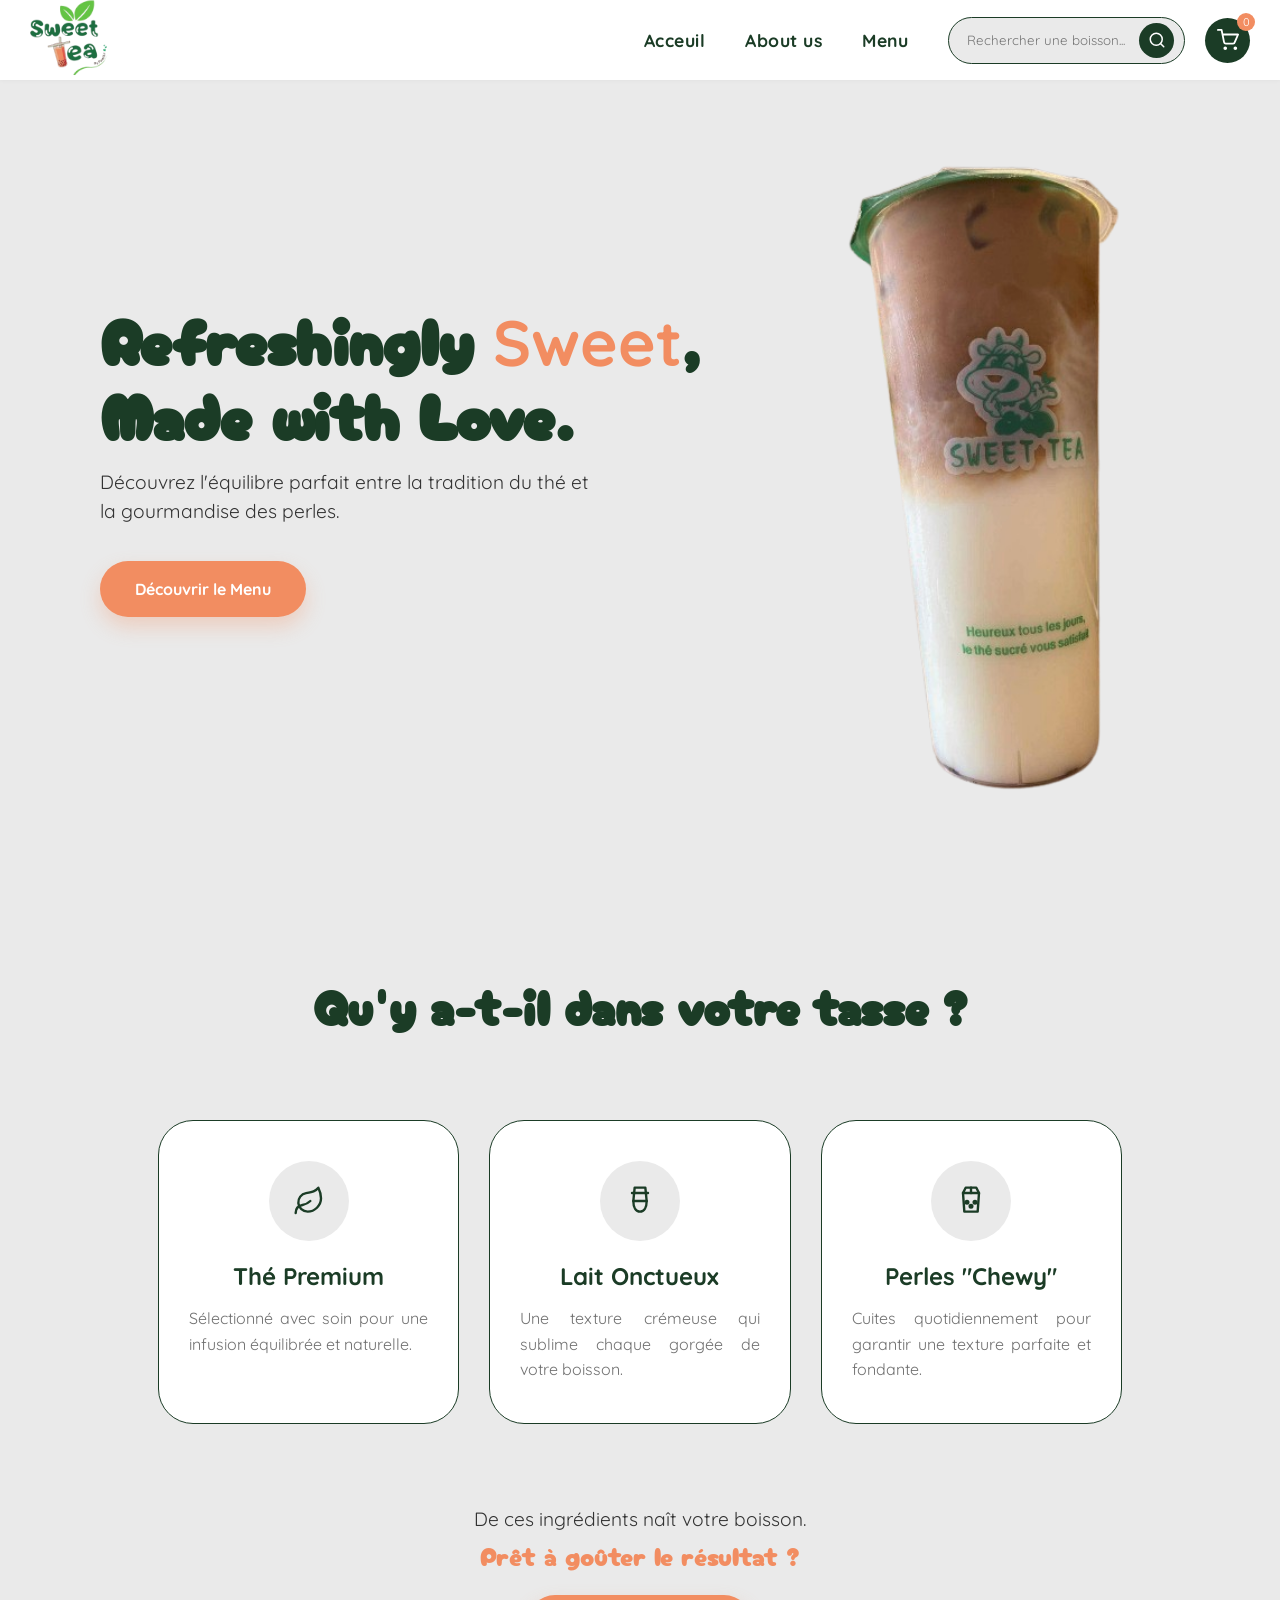
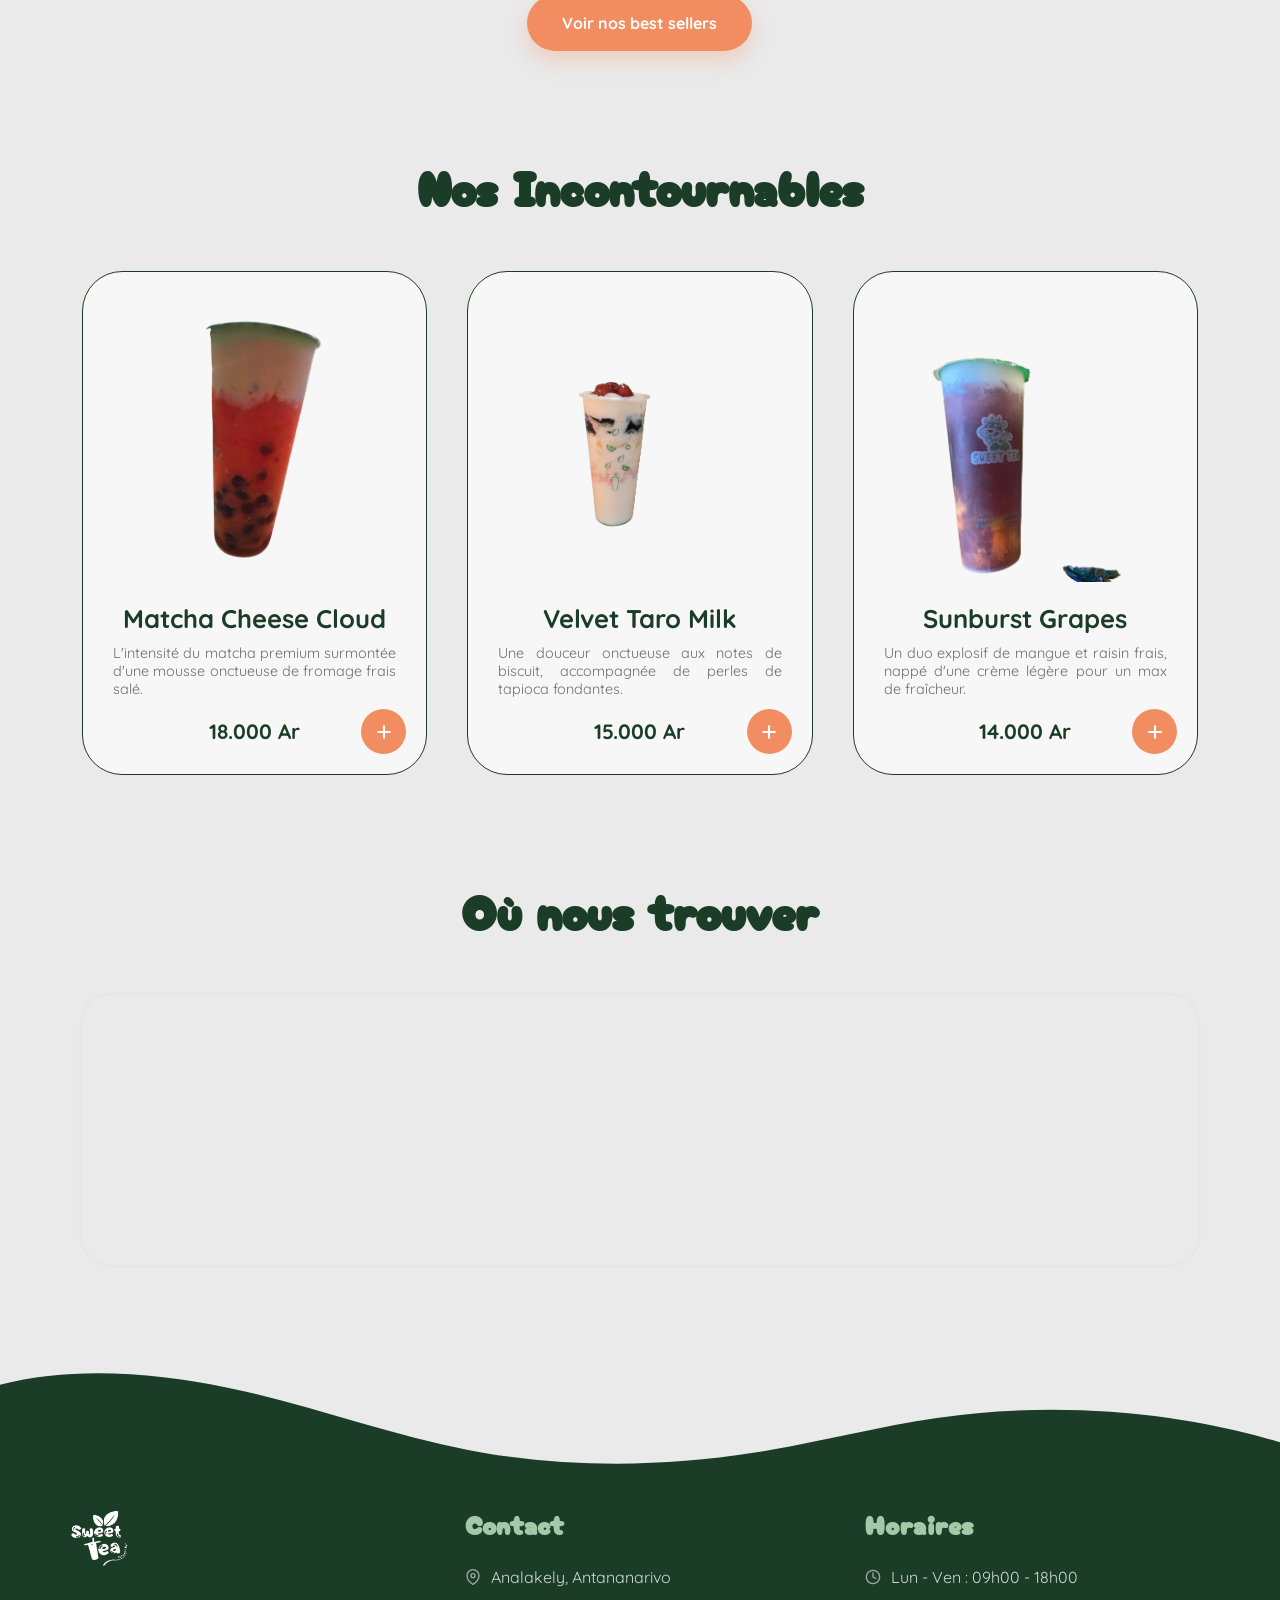
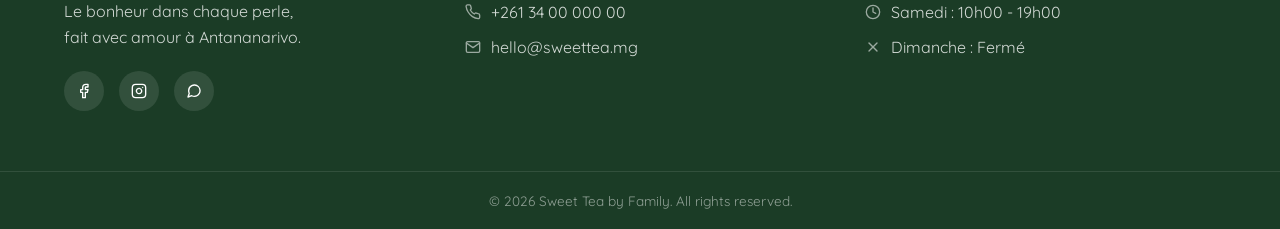
==== commit 883f385a: "Space adjustement hero section" ====
--- a/index.html
+++ b/index.html
@@ -12,6 +12,7 @@
     <link rel="stylesheet" href="assets/css/colors.css" />
     <link rel="stylesheet" href="assets/css/navbar.css">
     <link rel="stylesheet" href="assets/css/footer.css">
+    <link rel="stylesheet" href="assets/css/leaves.css">
     <title>Sweet tea by family</title>
   </head>
   <body>
@@ -499,8 +500,7 @@
       </div>
     </footer>
 
-  <script src="assets/js/burger.js">
-   
-  </script>
+  <script src="assets/js/burger.js"></script>
+  <!-- <script src="assets/js/leaves.js"></script> -->
   </body>
 </html>
--- a/assets/css/index.css
+++ b/assets/css/index.css
@@ -31,9 +31,12 @@
 .hero {
   display: flex;
   align-items: center;
-  justify-content: space-around;
-  height: calc(100dvh  - 5rem);
-  gap: 40px;
+  justify-content: center;
+  gap: 60px;
+  height: calc(100dvh - 5rem);
+  max-width: 1200px;
+  margin: auto;
+  padding: 0 40px;
 }
 
 .hero-content h1 {
@@ -80,7 +83,8 @@
 }
 
 .hero-image img {
-  width: 110%;
+  width: 420px;
+  max-width: 100%;
   animation: floating 3s ease-in-out infinite;
 }
 
@@ -288,27 +292,6 @@
   height: 100%;
 }
 
-/* ─────────────────────────────────────────
-   FOOTER WAVE
-───────────────────────────────────────── */
-.footer-wave {
-  width: 100%;
-  overflow: hidden;
-  margin-top: 80px;
-  transform: rotate(180deg);
-}
-
-.footer-wave svg {
-  position: relative;
-  display: block;
-  width: calc(100% + 1.3px);
-  height: 100px;
-}
-
-.footer-wave .shape-fill {
-  fill: var(--color-footer-bg);
-}
-
 /* ═════════════════════════════════════════
    RESPONSIVE — MOBILE FIRST
    Breakpoints :
--- a/assets/css/navbar.css
+++ b/assets/css/navbar.css
@@ -12,18 +12,21 @@
   box-shadow: var(--shadow-card);
   position: fixed;
   z-index: 1;
+  padding-right: 3ch;
 }
 
 header > a {
-  height: 120%;
-  display: flex;
-  align-items: center;
+  height: 250%;
+  display: flex;
+  align-items: center;
+  padding-block: 10px;
 }
 
 header img {
   height: 120%;
   width: auto;
   object-fit: contain;
+  flex-shrink: 0;
 }
 
 .header-links {
--- a/assets/css/footer.css
+++ b/assets/css/footer.css
@@ -172,4 +172,25 @@
   .footer-bottom p {
     font-size: 0.78rem;
   }
+}
+
+/* ─────────────────────────────────────────
+   FOOTER WAVE
+───────────────────────────────────────── */
+.footer-wave {
+  width: 100%;
+  overflow: hidden;
+  margin-top: 80px;
+  transform: rotate(180deg);
+}
+
+.footer-wave svg {
+  position: relative;
+  display: block;
+  width: calc(100% + 1.3px);
+  height: 100px;
+}
+
+.footer-wave .shape-fill {
+  fill: var(--color-footer-bg);
 }
--- a/assets/css/leaves.css
+++ b/assets/css/leaves.css
@@ -0,0 +1,52 @@
+/* ═════════════════════════════════════════
+   FEUILLES QUI TOMBENT
+═════════════════════════════════════════ */
+ 
+/* Conteneur global — couvre toute la page sans bloquer les clics */
+.leaves-container {
+  position: fixed;
+  top: 0;
+  left: 0;
+  width: 100%;
+  height: 100%;
+  pointer-events: none; /* les feuilles ne bloquent pas les clics */
+  z-index: 0;
+  overflow: hidden;
+}
+ 
+/* Chaque feuille */
+.leaf {
+  position: absolute;
+  top: -60px; /* démarre hors écran en haut */
+  opacity: 0;
+  animation: fall linear infinite;
+  z-index: -100;
+}
+ 
+/* La forme de la feuille — SVG inline via background */
+.leaf svg {
+  display: block;
+  fill: var(--color-primary);
+  opacity: 0.25;
+}
+ 
+/* ── Animation de chute ── */
+@keyframes fall {
+  0% {
+    top: -60px;
+    opacity: 0;
+    transform: translateX(0) rotate(0deg);
+  }
+  10% {
+    opacity: 0.5; 
+  }
+  85% {
+    opacity: 0.2;
+  }
+  100% {
+    top: 110vh; /* sort par le bas */
+    opacity: 0;
+    /* balancement horizontal + rotation complète pendant la chute */
+    transform: translateX(var(--sway)) rotate(var(--rotation));
+  }
+}
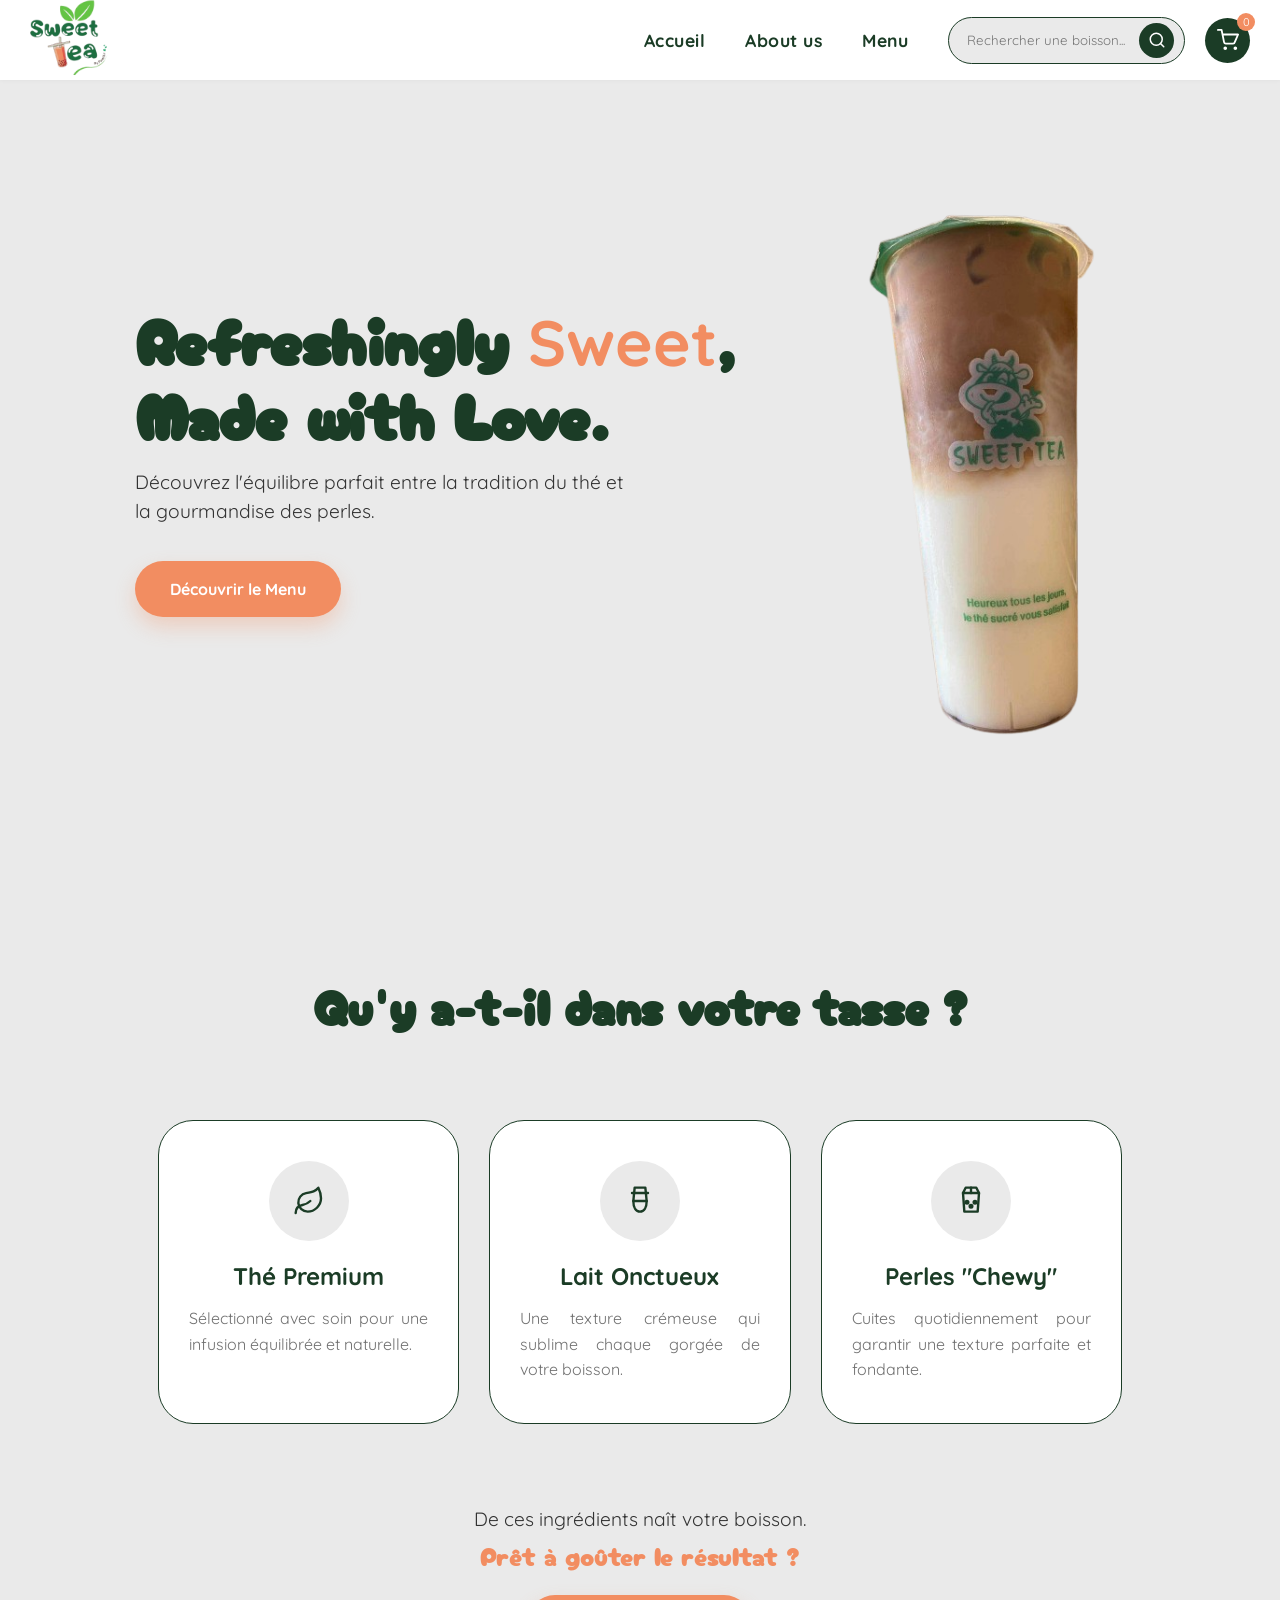
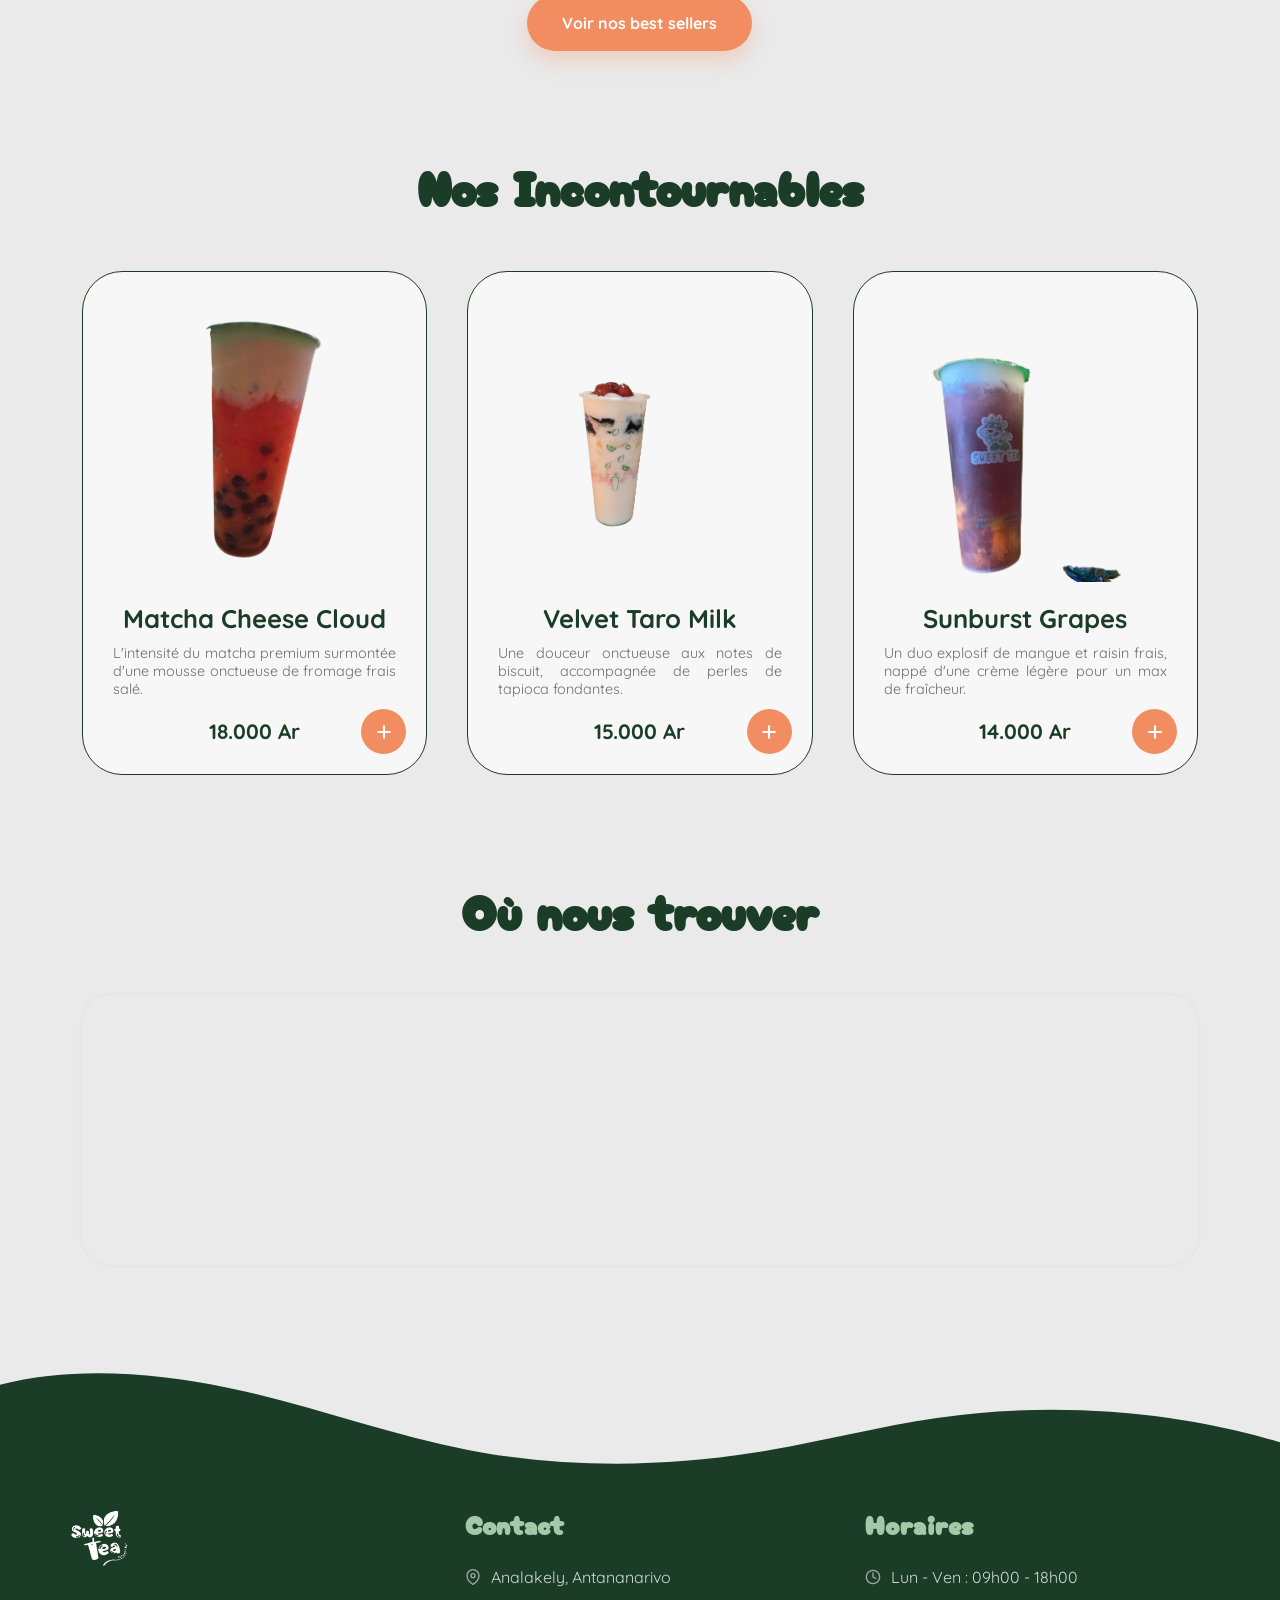
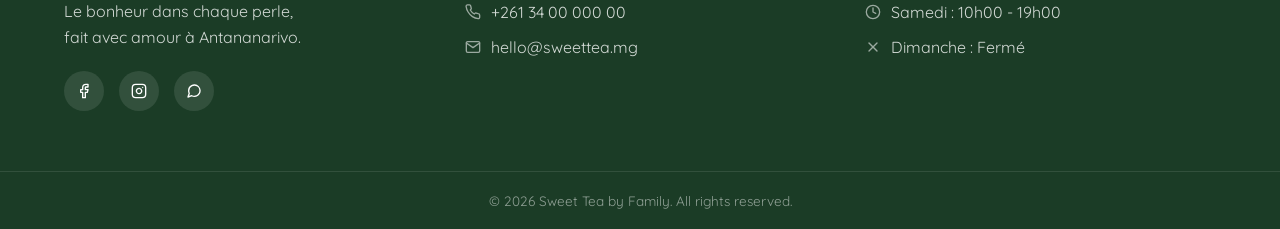
==== commit f9b3419d: "Adjustemens landing page" ====
--- a/index.html
+++ b/index.html
@@ -30,7 +30,7 @@
      <nav class="header-nav">
 
   <ul class="header-links">
-    <li class="header-list-links"><a href="#">Acceuil</a></li>
+    <li class="header-list-links"><a href="#">Accueil</a></li>
     <li class="header-list-links"><a href="aboutUs.html">About us</a></li>
     <li class="header-list-links"><a href="menu.html">Menu</a></li>
   </ul>
--- a/assets/css/index.css
+++ b/assets/css/index.css
@@ -83,7 +83,7 @@
 }
 
 .hero-image img {
-  width: 420px;
+  width: 350px;
   max-width: 100%;
   animation: floating 3s ease-in-out infinite;
 }
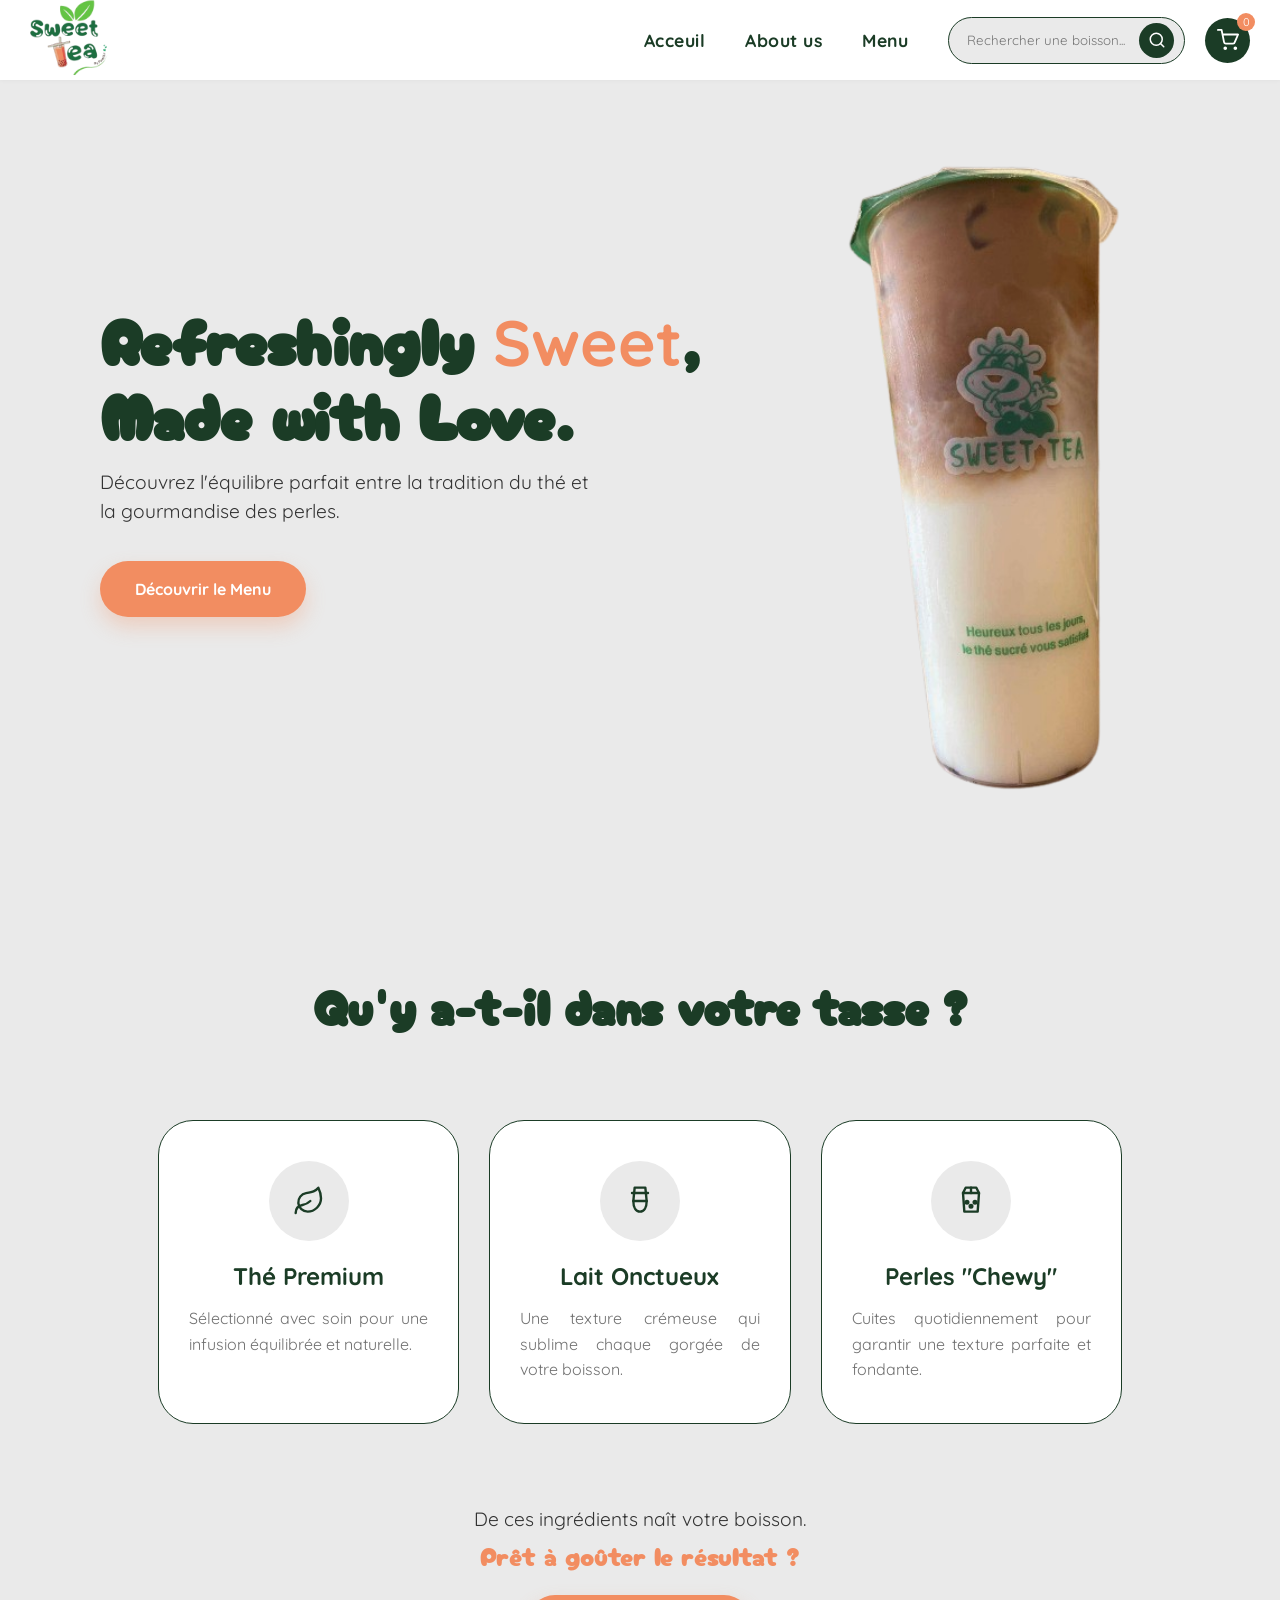
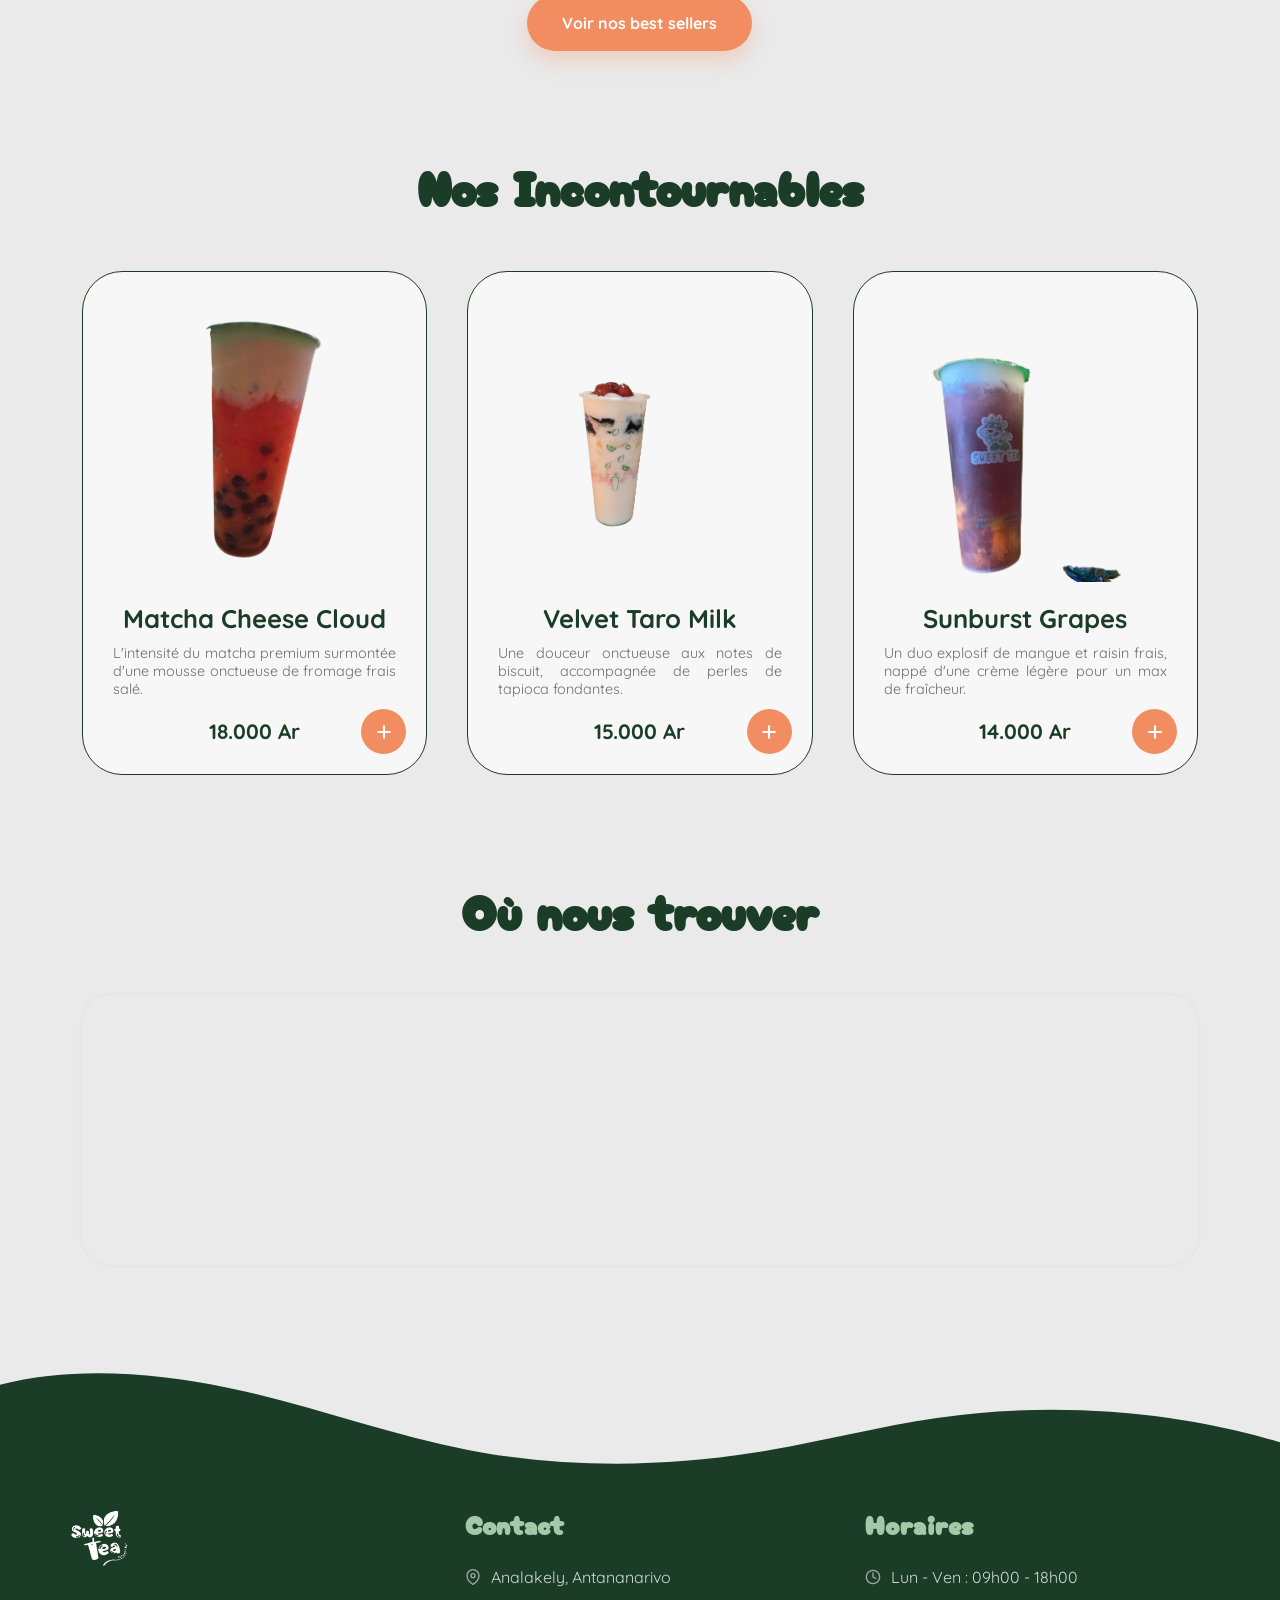
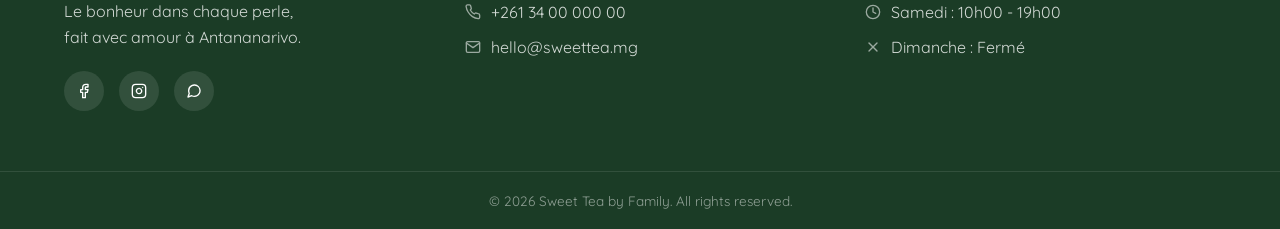
==== commit d8672812: "last version of menu" ====
--- a/index.html
+++ b/index.html
@@ -30,7 +30,7 @@
      <nav class="header-nav">
 
   <ul class="header-links">
-    <li class="header-list-links"><a href="#">Accueil</a></li>
+    <li class="header-list-links"><a href="#">Acceuil</a></li>
     <li class="header-list-links"><a href="aboutUs.html">About us</a></li>
     <li class="header-list-links"><a href="menu.html">Menu</a></li>
   </ul>
--- a/assets/css/index.css
+++ b/assets/css/index.css
@@ -83,7 +83,7 @@
 }
 
 .hero-image img {
-  width: 350px;
+  width: 420px;
   max-width: 100%;
   animation: floating 3s ease-in-out infinite;
 }
